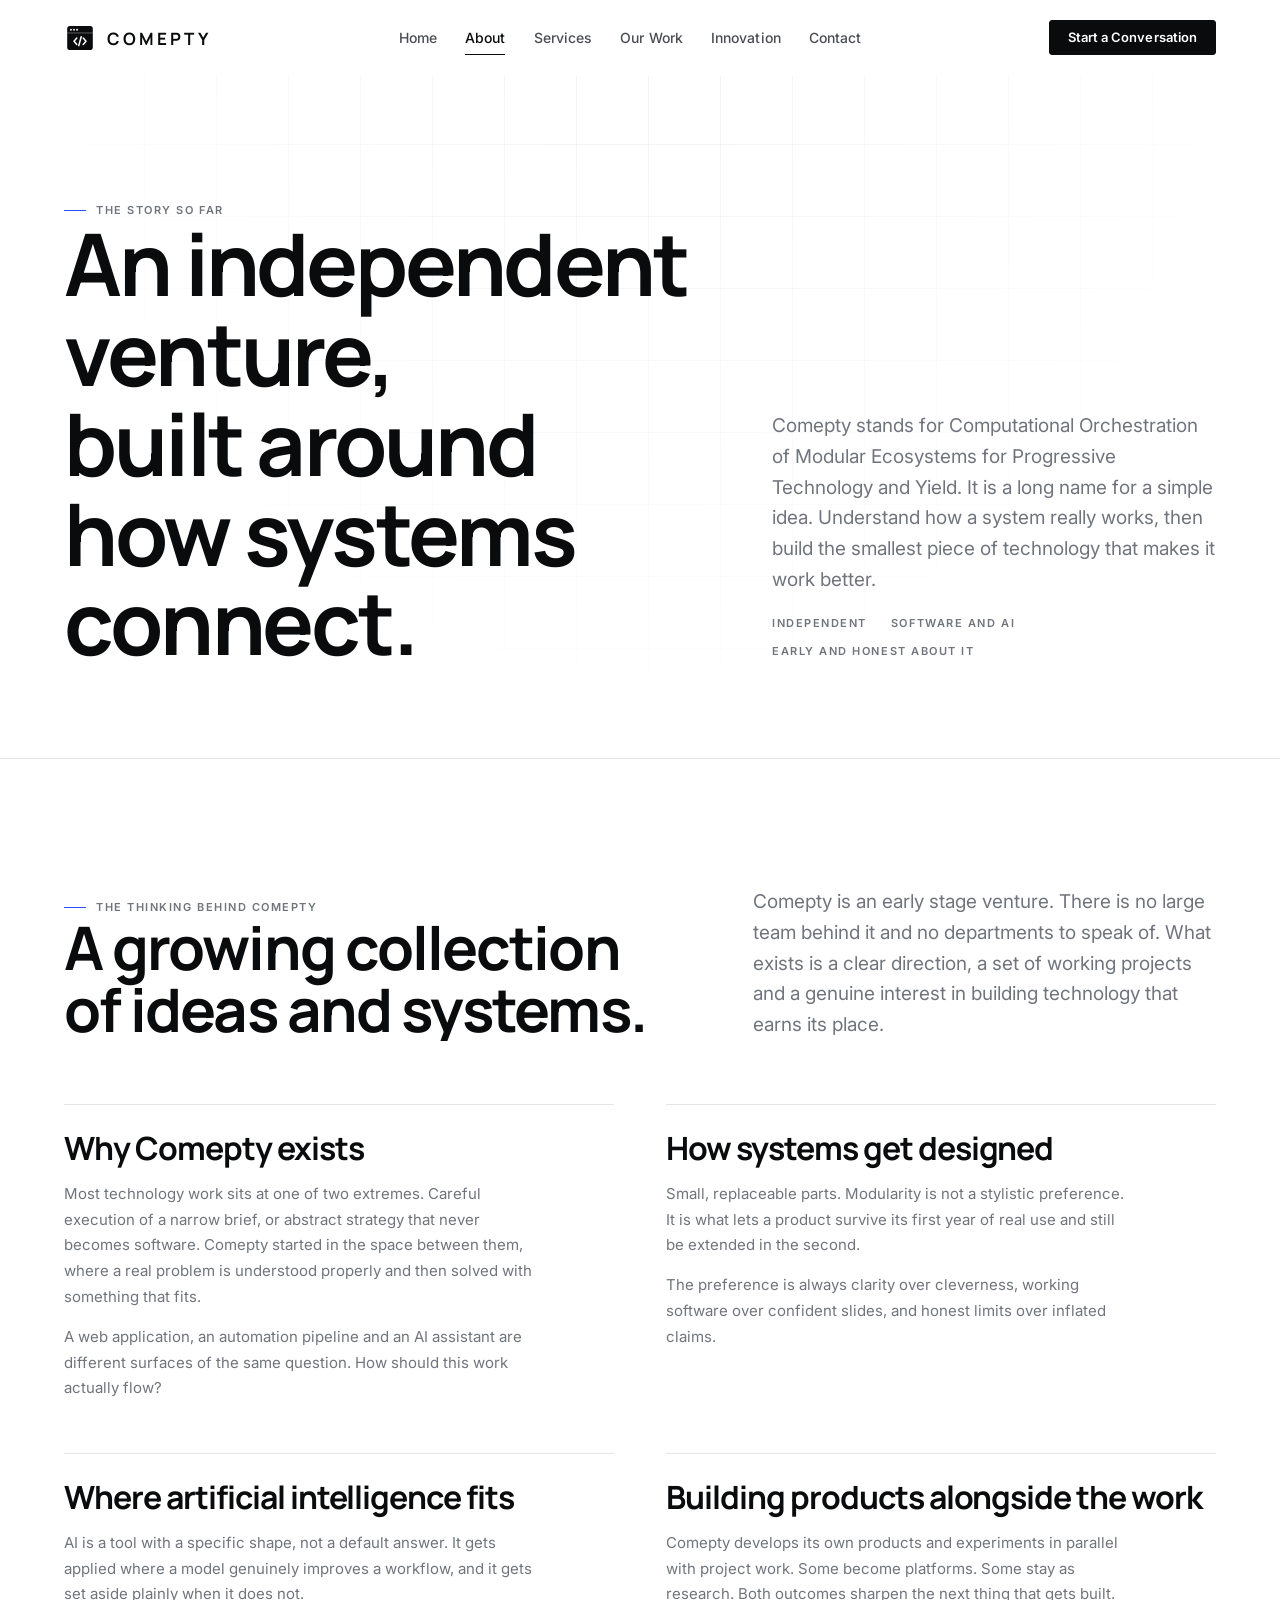
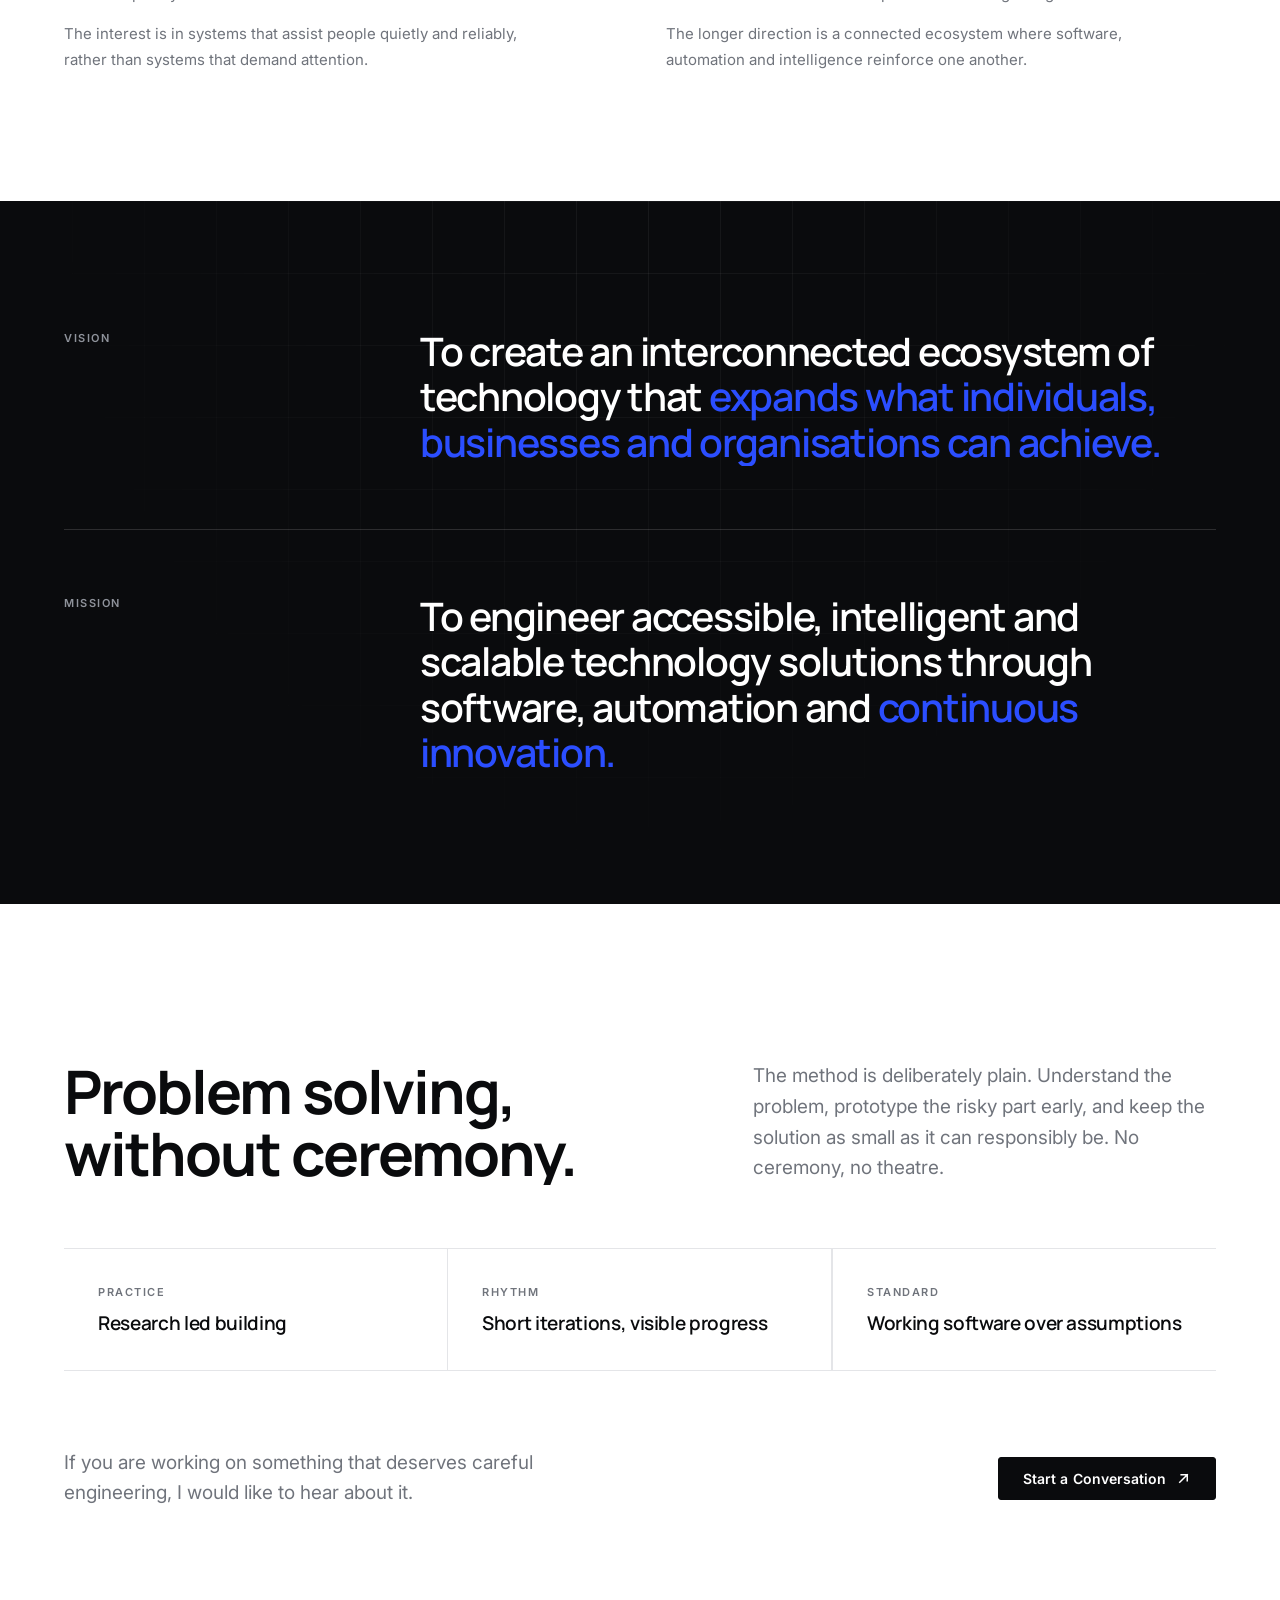
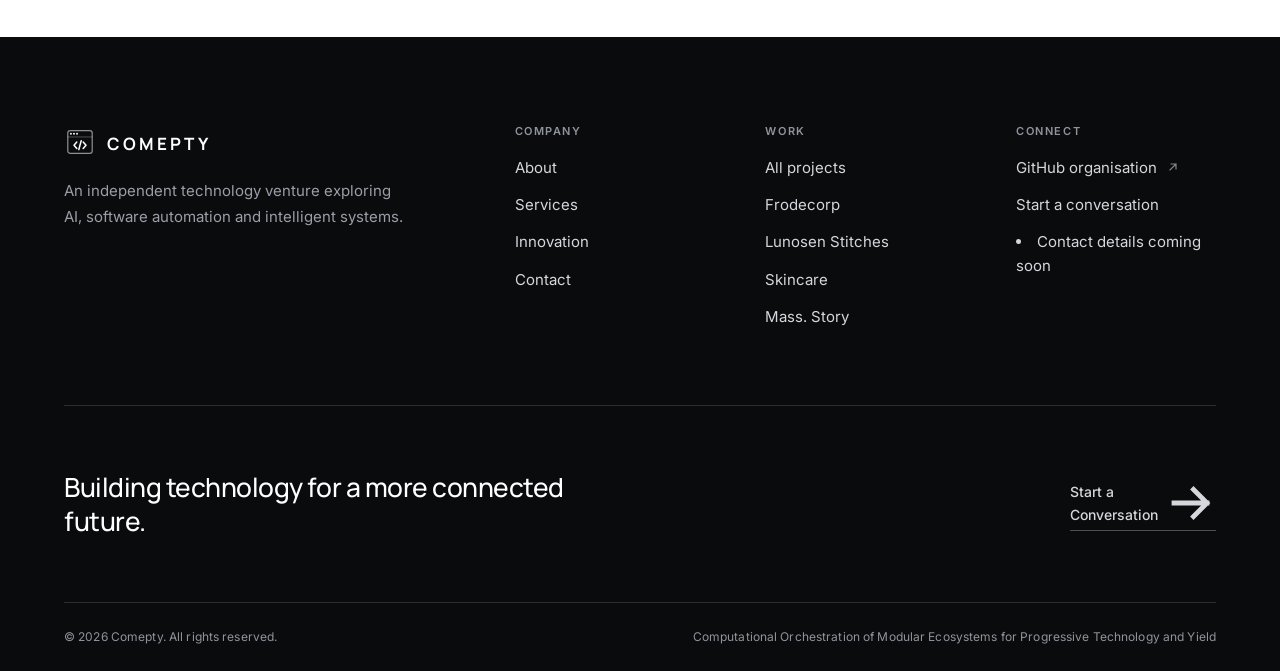
==== about.html @ 065d3b97 "Add files via upload" ====
<!DOCTYPE html>
<html lang="en">
<head>
<meta charset="utf-8">
<meta name="viewport" content="width=device-width, initial-scale=1">
<title>About | Comepty</title>
<meta name="description" content="The story behind Comepty, an independent technology venture exploring AI, software automation and intelligent systems, and the thinking that shapes what gets built.">
<meta name="theme-color" content="#0a0b0d">
<meta property="og:type" content="website">
<meta property="og:site_name" content="Comepty">
<meta property="og:title" content="About | Comepty">
<meta property="og:description" content="The story behind Comepty and the thinking that shapes what gets built.">
<meta name="twitter:card" content="summary_large_image">
<link rel="icon" type="image/svg+xml" href="assets/favicon.svg">
<link rel="preconnect" href="https://fonts.googleapis.com">
<link rel="preconnect" href="https://fonts.gstatic.com" crossorigin>
<link href="https://fonts.googleapis.com/css2?family=Inter:wght@400;500;600;700&family=Manrope:wght@500;600;700;800&display=swap" rel="stylesheet">
<link rel="stylesheet" href="css/base.css">
<link rel="stylesheet" href="css/layout.css">
<link rel="stylesheet" href="css/components.css">
<link rel="stylesheet" href="css/animations.css">
<link rel="stylesheet" href="css/pages.css">
<link rel="stylesheet" href="css/brand.css">
</head>
<body>
<a class="skip-link" href="#main">Skip to content</a>

<header class="site-header">
  <div class="site-header__inner">
    <a class="brand" href="index.html" aria-label="Comepty home">
      <img class="brand__mark" src="assets/logo.svg" alt="" width="32" height="32">
      <span class="brand__wordmark">Comepty</span>
    </a>
    <nav class="main-nav" aria-label="Primary">
      <a class="main-nav__link" href="index.html">Home</a>
      <a class="main-nav__link" href="about.html" aria-current="page">About</a>
      <a class="main-nav__link" href="services.html">Services</a>
      <a class="main-nav__link" href="work.html">Our Work</a>
      <a class="main-nav__link" href="innovation.html">Innovation</a>
      <a class="main-nav__link" href="contact.html">Contact</a>
    </nav>
    <div class="header-actions">
      <a class="btn btn--primary btn--sm header-cta" href="contact.html">Start a Conversation</a>
      <button class="menu-toggle" type="button" aria-expanded="false" aria-controls="menu-panel" aria-label="Open menu">
        <span class="menu-toggle__bar"></span>
        <span class="menu-toggle__bar"></span>
        <span class="menu-toggle__bar"></span>
      </button>
    </div>
  </div>
</header>

<div class="menu-panel" id="menu-panel" aria-hidden="true">
  <nav class="menu-panel__list" aria-label="Mobile">
    <a class="menu-panel__link" href="index.html">Home <span>01</span></a>
    <a class="menu-panel__link" href="about.html">About <span>02</span></a>
    <a class="menu-panel__link" href="services.html">Services <span>03</span></a>
    <a class="menu-panel__link" href="work.html">Our Work <span>04</span></a>
    <a class="menu-panel__link" href="innovation.html">Innovation <span>05</span></a>
    <a class="menu-panel__link" href="contact.html">Contact <span>06</span></a>
  </nav>
  <div class="menu-panel__foot">
    <p class="eyebrow">Engineering possibilities</p>
    <a class="btn btn--accent btn--block" href="contact.html">Start a Conversation</a>
  </div>
</div>

<main id="main">

  <section class="page-intro">
    <div class="grid-backdrop" aria-hidden="true"></div>
    <div class="shell">
      <div class="page-intro__inner">
        <div>
          <p class="eyebrow" data-reveal>The story so far</p>
          <h1 data-reveal style="--reveal-delay: 80ms">An independent venture, built around how systems connect.</h1>
        </div>
        <div class="page-intro__aside">
          <p class="lede" data-reveal style="--reveal-delay: 140ms">Comepty stands for Computational Orchestration of Modular Ecosystems for Progressive Technology and Yield. It is a long name for a simple idea. Understand how a system really works, then build the smallest piece of technology that makes it work better.</p>
          <div class="page-intro__meta" data-reveal style="--reveal-delay: 200ms">
            <span>Independent</span>
            <span>Software and AI</span>
            <span>Early and honest about it</span>
          </div>
        </div>
      </div>
    </div>
  </section>

  <section class="section">
    <div class="shell">
      <div class="section-head">
        <div>
          <p class="eyebrow" data-reveal>The thinking behind Comepty</p>
          <h2 class="h2 section-head__title" data-reveal style="--reveal-delay: 80ms">A growing collection of ideas and systems.</h2>
        </div>
        <div class="section-head__side">
          <p class="lede" data-reveal style="--reveal-delay: 140ms">Comepty is an early stage venture. There is no large team behind it and no departments to speak of. What exists is a clear direction, a set of working projects and a genuine interest in building technology that earns its place.</p>
        </div>
      </div>

      <div class="philosophy">
        <div class="philosophy__block">
          <h2>Why Comepty exists</h2>
          <p>Most technology work sits at one of two extremes. Careful execution of a narrow brief, or abstract strategy that never becomes software. Comepty started in the space between them, where a real problem is understood properly and then solved with something that fits.</p>
          <p>A web application, an automation pipeline and an AI assistant are different surfaces of the same question. How should this work actually flow?</p>
        </div>
        <div class="philosophy__block">
          <h2>How systems get designed</h2>
          <p>Small, replaceable parts. Modularity is not a stylistic preference. It is what lets a product survive its first year of real use and still be extended in the second.</p>
          <p>The preference is always clarity over cleverness, working software over confident slides, and honest limits over inflated claims.</p>
        </div>
        <div class="philosophy__block">
          <h2>Where artificial intelligence fits</h2>
          <p>AI is a tool with a specific shape, not a default answer. It gets applied where a model genuinely improves a workflow, and it gets set aside plainly when it does not.</p>
          <p>The interest is in systems that assist people quietly and reliably, rather than systems that demand attention.</p>
        </div>
        <div class="philosophy__block">
          <h2>Building products alongside the work</h2>
          <p>Comepty develops its own products and experiments in parallel with project work. Some become platforms. Some stay as research. Both outcomes sharpen the next thing that gets built.</p>
          <p>The longer direction is a connected ecosystem where software, automation and intelligence reinforce one another.</p>
        </div>
      </div>
    </div>
  </section>

  <section class="section section--dark">
    <div class="grid-backdrop" aria-hidden="true"></div>
    <div class="shell">
      <div class="statement">
        <p class="statement__label">Vision</p>
        <p class="statement__text">To create an interconnected ecosystem of technology that <em>expands what individuals, businesses and organisations can achieve.</em></p>
      </div>
      <hr class="rule" style="margin-block: clamp(40px, 5vw, 64px);">
      <div class="statement">
        <p class="statement__label">Mission</p>
        <p class="statement__text">To engineer accessible, intelligent and scalable technology solutions through software, automation and <em>continuous innovation.</em></p>
      </div>
    </div>
  </section>

  <section class="section">
    <div class="shell">
      <div class="section-head">
        <div>
          <p class="eyebrow" data-reveal>How the work is done</p>
          <h2 class="h2 section-head__title" data-reveal style="--reveal-delay: 80ms">Problem solving, without ceremony.</h2>
        </div>
        <div class="section-head__side">
          <p class="lede" data-reveal style="--reveal-delay: 140ms">The method is deliberately plain. Understand the problem, prototype the risky part early, and keep the solution as small as it can responsibly be. No ceremony, no theatre.</p>
        </div>
      </div>

      <div class="def-grid" data-stagger>
        <dl class="def-grid__item">
          <dt>Practice</dt>
          <dd>Research led building</dd>
        </dl>
        <dl class="def-grid__item">
          <dt>Rhythm</dt>
          <dd>Short iterations, visible progress</dd>
        </dl>
        <dl class="def-grid__item">
          <dt>Standard</dt>
          <dd>Working software over assumptions</dd>
        </dl>
      </div>

      <div class="page-cta" style="margin-top: clamp(48px, 6vw, 88px);">
        <p data-reveal>If you are working on something that deserves careful engineering, I would like to hear about it.</p>
        <a class="btn btn--primary" href="contact.html" data-reveal style="--reveal-delay: 80ms">
          Start a Conversation
          <svg viewBox="0 0 16 16" fill="none" aria-hidden="true"><path d="M4 12 12 4M12 4H5.5M12 4v6.5" stroke="currentColor" stroke-width="1.6" stroke-linecap="square"/></svg>
        </a>
      </div>
    </div>
  </section>

</main>

<footer class="site-footer">
  <div class="shell">
    <div class="site-footer__top">
      <div class="footer-brand">
        <a class="brand" href="index.html" aria-label="Comepty home">
          <img class="brand__mark" src="assets/logo-light.svg" alt="" width="32" height="32">
          <span class="brand__wordmark">Comepty</span>
        </a>
        <p>An independent technology venture exploring AI, software automation and intelligent systems.</p>
      </div>
      <div class="footer-col">
        <h3>Company</h3>
        <a href="about.html">About</a>
        <a href="services.html">Services</a>
        <a href="innovation.html">Innovation</a>
        <a href="contact.html">Contact</a>
      </div>
      <div class="footer-col">
        <h3>Work</h3>
        <a href="work.html">All projects</a>
        <a href="https://comepty-official.github.io/Frodecorp-/" target="_blank" rel="noopener noreferrer">Frodecorp</a>
        <a href="https://lunosenstitches.org/" target="_blank" rel="noopener noreferrer">Lunosen Stitches</a>
        <a href="https://skincare.comepty-org.workers.dev/" target="_blank" rel="noopener noreferrer">Skincare</a>
        <a href="https://comepty-official.github.io/MASS.-STORY/" target="_blank" rel="noopener noreferrer">Mass. Story</a>
      </div>
      <div class="footer-col">
        <h3>Connect</h3>
        <a href="https://github.com/comepty-official/" target="_blank" rel="noopener noreferrer">
          GitHub organisation
          <svg viewBox="0 0 16 16" fill="none" aria-hidden="true"><path d="M4 12 12 4M12 4H5.5M12 4v6.5" stroke="currentColor" stroke-width="1.6" stroke-linecap="square"/></svg>
        </a>
        <a href="contact.html">Start a conversation</a>
        <li class="text-muted">Contact details coming soon</li>
      </div>
    </div>
    <div class="footer-statement">
      <p>Building technology for a more connected future.</p>
      <a href="contact.html">
        Start a Conversation
        <svg viewBox="0 0 16 16" fill="none" aria-hidden="true"><path d="M2 8h11M8.5 3.5 13 8l-4.5 4.5" stroke="currentColor" stroke-width="1.6" stroke-linecap="square"/></svg>
      </a>
    </div>
    <div class="footer-base">
      <span>&copy; <span id="year">2026</span> Comepty. All rights reserved.</span>
      <div class="footer-base__meta">
        <span>Computational Orchestration of Modular Ecosystems for Progressive Technology and Yield</span>
      </div>
    </div>
  </div>
</footer>

<script src="js/main.js" defer></script>
</body>
</html>
---- css/base.css ----
/* ==========================================================================
   COMEPTY — base.css
   Colour tokens, type scale, spacing, reset and foundational typography.
   ========================================================================== */

:root {
  /* Core palette */
  --ink: #0a0b0d;
  --ink-soft: #14161a;
  --paper: #ffffff;
  --paper-soft: #f5f5f6;
  --line: #e4e5e8;
  --line-strong: #cfd1d6;
  --grey: #70747c;
  --grey-light: #9a9ea6;

  /* Accent */
  --accent: #2b4eff;
  --accent-deep: #1b36c9;
  --accent-wash: #eef1ff;

  /* Semantic text colours (overridden inside dark sections) */
  --bg: var(--paper);
  --fg: var(--ink);
  --fg-soft: #33363c;
  --fg-muted: var(--grey);
  --border: var(--line);

  /* Typography */
  --font-body: "Inter", "Segoe UI", system-ui, -apple-system, sans-serif;
  --font-display: "Manrope", "Inter", "Segoe UI", system-ui, sans-serif;

  --step--1: 0.8125rem;
  --step-0: 1rem;
  --step-1: clamp(1.0625rem, 0.35vw + 1rem, 1.1875rem);
  --step-2: clamp(1.25rem, 0.7vw + 1.1rem, 1.5rem);
  --step-3: clamp(1.5rem, 1.4vw + 1.15rem, 2rem);
  --step-4: clamp(1.9rem, 2.4vw + 1.2rem, 2.75rem);
  --step-5: clamp(2.35rem, 3.6vw + 1.2rem, 3.75rem);
  --step-6: clamp(2.9rem, 5.6vw + 1.1rem, 5.4rem);

  --tracking-tight: -0.032em;
  --tracking-snug: -0.018em;
  --tracking-wide: 0.14em;

  /* Spacing */
  --gutter: clamp(20px, 5vw, 64px);
  --max-width: 1280px;
  --max-read: 62ch;
  --space-1: 0.5rem;
  --space-2: 0.875rem;
  --space-3: 1.5rem;
  --space-4: 2.25rem;
  --space-5: 3.5rem;
  --space-6: 5rem;
  --section-pad: clamp(76px, 10vw, 148px);
  --header-h: 76px;

  /* Form */
  --radius-sm: 3px;
  --radius-md: 6px;
  --radius-pill: 999px;

  /* Motion */
  --ease-out: cubic-bezier(0.16, 1, 0.3, 1);
  --ease-in-out: cubic-bezier(0.65, 0, 0.35, 1);
  --dur-fast: 200ms;
  --dur-mid: 420ms;
  --dur-slow: 760ms;

  /* Depth */
  --z-header: 100;
  --z-menu: 90;
  --z-overlay: 80;
}

/* Dark sections flip the semantic tokens */
.section--dark,
.site-footer,
.menu-panel {
  --bg: var(--ink);
  --fg: #ffffff;
  --fg-soft: #d5d7dc;
  --fg-muted: #8f939b;
  --border: rgba(255, 255, 255, 0.14);
}

/* --------------------------------------------------------------------------
   Reset
   -------------------------------------------------------------------------- */

*,
*::before,
*::after {
  box-sizing: border-box;
}

html {
  -webkit-text-size-adjust: 100%;
  scroll-behavior: smooth;
  scroll-padding-top: calc(var(--header-h) + 24px);
}

body {
  margin: 0;
  min-height: 100%;
  background: var(--paper);
  color: var(--ink);
  font-family: var(--font-body);
  font-size: var(--step-0);
  line-height: 1.65;
  font-weight: 400;
  -webkit-font-smoothing: antialiased;
  -moz-osx-font-smoothing: grayscale;
  overflow-x: hidden;
}

h1,
h2,
h3,
h4,
h5,
h6 {
  margin: 0;
  font-family: var(--font-display);
  font-weight: 700;
  letter-spacing: var(--tracking-tight);
  line-height: 1.04;
  color: var(--fg);
  text-wrap: balance;
}

p {
  margin: 0;
}

ul,
ol {
  margin: 0;
  padding: 0;
  list-style: none;
}

a {
  color: inherit;
  text-decoration: none;
}

img,
svg,
video,
canvas {
  display: block;
  max-width: 100%;
}

button,
input,
textarea,
select {
  font: inherit;
  color: inherit;
}

button {
  background: none;
  border: 0;
  padding: 0;
  cursor: pointer;
}

::selection {
  background: var(--accent);
  color: #ffffff;
}

:focus-visible {
  outline: 2px solid var(--accent);
  outline-offset: 3px;
  border-radius: 2px;
}

/* --------------------------------------------------------------------------
   Type helpers
   -------------------------------------------------------------------------- */

.h1 {
  font-size: var(--step-6);
}

.h2 {
  font-size: var(--step-5);
}

.h3 {
  font-size: var(--step-4);
}

.h4 {
  font-size: var(--step-3);
  letter-spacing: var(--tracking-snug);
  line-height: 1.15;
}

.lede {
  font-size: var(--step-1);
  line-height: 1.62;
  color: var(--fg-muted);
  max-width: var(--max-read);
}

.eyebrow {
  display: inline-flex;
  align-items: center;
  gap: 10px;
  font-family: var(--font-body);
  font-size: 0.6875rem;
  font-weight: 600;
  letter-spacing: var(--tracking-wide);
  text-transform: uppercase;
  color: var(--fg-muted);
}

.eyebrow::before {
  content: "";
  width: 22px;
  height: 1px;
  background: var(--accent);
  flex: none;
}

.text-muted {
  color: var(--fg-muted);
}

.visually-hidden {
  position: absolute;
  width: 1px;
  height: 1px;
  margin: -1px;
  padding: 0;
  overflow: hidden;
  clip: rect(0 0 0 0);
  clip-path: inset(50%);
  white-space: nowrap;
  border: 0;
}

.skip-link {
  position: absolute;
  left: var(--gutter);
  top: -100px;
  z-index: 200;
  padding: 12px 20px;
  background: var(--ink);
  color: #ffffff;
  font-size: var(--step--1);
  font-weight: 600;
  border-radius: var(--radius-sm);
  transition: top var(--dur-fast) var(--ease-out);
}

.skip-link:focus-visible {
  top: 16px;
}

/* --------------------------------------------------------------------------
   Scrollbar
   -------------------------------------------------------------------------- */

::-webkit-scrollbar {
  width: 10px;
  height: 10px;
}

::-webkit-scrollbar-track {
  background: transparent;
}

::-webkit-scrollbar-thumb {
  background: rgba(10, 11, 13, 0.22);
  border-radius: 10px;
  border: 3px solid transparent;
  background-clip: padding-box;
}

::-webkit-scrollbar-thumb:hover {
  background: rgba(10, 11, 13, 0.38);
  background-clip: padding-box;
}

/* --------------------------------------------------------------------------
   Reduced motion
   -------------------------------------------------------------------------- */

@media (prefers-reduced-motion: reduce) {
  html {
    scroll-behavior: auto;
  }

  *,
  *::before,
  *::after {
    animation-duration: 0.001ms !important;
    animation-iteration-count: 1 !important;
    transition-duration: 0.001ms !important;
  }
}
---- css/layout.css ----
/* ==========================================================================
   COMEPTY — layout.css
   Structure, containers, header, footer, section scaffolding.
   ========================================================================== */

.shell {
  width: 100%;
  max-width: var(--max-width);
  margin-inline: auto;
  padding-inline: var(--gutter);
}

.shell--wide {
  max-width: 1440px;
}

.section {
  position: relative;
  padding-block: var(--section-pad);
  background: var(--bg);
  color: var(--fg);
}

.section--tight {
  padding-block: clamp(48px, 6vw, 88px);
}

.section--soft {
  background: var(--paper-soft);
}

.section--dark {
  background: var(--ink);
  color: #ffffff;
}

.section-head {
  display: grid;
  grid-template-columns: minmax(0, 1fr);
  gap: var(--space-3);
  margin-bottom: clamp(36px, 5vw, 68px);
}

.section-head__title {
  max-width: 20ch;
}

.section-head__side {
  display: flex;
  flex-direction: column;
  gap: var(--space-2);
  max-width: 46ch;
}

@media (min-width: 860px) {
  .section-head {
    grid-template-columns: minmax(0, 1.35fr) minmax(0, 1fr);
    align-items: end;
    gap: clamp(32px, 5vw, 96px);
  }
}

/* --------------------------------------------------------------------------
   Header
   -------------------------------------------------------------------------- */

.site-header {
  position: fixed;
  inset: 0 0 auto 0;
  z-index: var(--z-header);
  height: var(--header-h);
  display: flex;
  align-items: center;
  background: rgba(255, 255, 255, 0.82);
  backdrop-filter: saturate(180%) blur(14px);
  -webkit-backdrop-filter: saturate(180%) blur(14px);
  border-bottom: 1px solid transparent;
  transition: background var(--dur-mid) var(--ease-out),
    border-color var(--dur-mid) var(--ease-out);
}

.site-header.is-scrolled {
  border-bottom-color: var(--line);
  background: rgba(255, 255, 255, 0.94);
}

.site-header__inner {
  width: 100%;
  max-width: 1440px;
  margin-inline: auto;
  padding-inline: var(--gutter);
  display: flex;
  align-items: center;
  justify-content: space-between;
  gap: var(--space-3);
}

.brand {
  display: inline-flex;
  align-items: center;
  gap: 11px;
  flex: none;
  color: var(--ink);
}

.brand__mark {
  width: 32px;
  height: 32px;
  flex: none;
  color: var(--accent);
}

.brand__wordmark {
  height: 17px;
  width: auto;
  color: var(--ink);
}

.brand:hover .brand__mark {
  color: var(--accent-deep);
}

.brand:hover .brand__wordmark {
  color: var(--ink);
}

.main-nav {
  display: none;
  align-items: center;
  gap: clamp(18px, 2.2vw, 34px);
}

.main-nav__link {
  position: relative;
  font-size: 0.875rem;
  font-weight: 500;
  letter-spacing: 0.005em;
  color: #4a4d54;
  padding-block: 6px;
  transition: color var(--dur-fast) var(--ease-out);
}

.main-nav__link::after {
  content: "";
  position: absolute;
  left: 0;
  bottom: 0;
  height: 1px;
  width: 100%;
  background: var(--ink);
  transform: scaleX(0);
  transform-origin: left;
  transition: transform var(--dur-mid) var(--ease-out);
}

.main-nav__link:hover {
  color: var(--ink);
}

.main-nav__link:hover::after,
.main-nav__link[aria-current="page"]::after {
  transform: scaleX(1);
}

.main-nav__link[aria-current="page"] {
  color: var(--ink);
}

.header-actions {
  display: flex;
  align-items: center;
  gap: 12px;
}

.header-cta {
  display: none;
}

/* Mobile menu trigger */
.menu-toggle {
  display: inline-flex;
  flex-direction: column;
  justify-content: center;
  gap: 5px;
  width: 44px;
  height: 44px;
  padding: 10px;
  border: 1px solid var(--line-strong);
  border-radius: var(--radius-sm);
  transition: border-color var(--dur-fast) var(--ease-out),
    background var(--dur-fast) var(--ease-out);
}

.menu-toggle:hover {
  border-color: var(--ink);
}

.menu-toggle__bar {
  display: block;
  height: 1.5px;
  width: 100%;
  background: var(--ink);
  border-radius: 2px;
  transition: transform var(--dur-mid) var(--ease-out),
    opacity var(--dur-fast) var(--ease-out);
}

.menu-toggle[aria-expanded="true"] .menu-toggle__bar:nth-child(1) {
  transform: translateY(6.5px) rotate(45deg);
}

.menu-toggle[aria-expanded="true"] .menu-toggle__bar:nth-child(2) {
  opacity: 0;
}

.menu-toggle[aria-expanded="true"] .menu-toggle__bar:nth-child(3) {
  transform: translateY(-6.5px) rotate(-45deg);
}

@media (min-width: 1000px) {
  .main-nav {
    display: flex;
  }

  .header-cta {
    display: inline-flex;
  }

  .menu-toggle {
    display: none;
  }
}

/* --------------------------------------------------------------------------
   Mobile menu panel
   -------------------------------------------------------------------------- */

.menu-panel {
  position: fixed;
  inset: 0;
  z-index: var(--z-menu);
  background: var(--ink);
  color: #ffffff;
  padding: calc(var(--header-h) + 24px) var(--gutter) var(--gutter);
  display: flex;
  flex-direction: column;
  justify-content: space-between;
  opacity: 0;
  visibility: hidden;
  transform: translateY(-12px);
  transition: opacity var(--dur-mid) var(--ease-out),
    transform var(--dur-mid) var(--ease-out), visibility var(--dur-mid);
}

.menu-panel.is-open {
  opacity: 1;
  visibility: visible;
  transform: translateY(0);
}

.menu-panel__list {
  display: flex;
  flex-direction: column;
  gap: 2px;
  border-top: 1px solid rgba(255, 255, 255, 0.14);
}

.menu-panel__link {
  display: flex;
  align-items: baseline;
  justify-content: space-between;
  gap: 16px;
  padding-block: 18px;
  border-bottom: 1px solid rgba(255, 255, 255, 0.14);
  font-family: var(--font-display);
  font-size: clamp(1.6rem, 7vw, 2.4rem);
  font-weight: 600;
  letter-spacing: var(--tracking-tight);
  color: #ffffff;
  transition: color var(--dur-fast) var(--ease-out),
    padding-left var(--dur-mid) var(--ease-out);
}

.menu-panel__link:hover {
  color: #ffffff;
  padding-left: 10px;
}

.menu-panel__link span {
  font-family: var(--font-body);
  font-size: 0.6875rem;
  font-weight: 600;
  letter-spacing: var(--tracking-wide);
  color: #8f939b;
}

.menu-panel__foot {
  display: flex;
  flex-direction: column;
  gap: 18px;
  padding-top: 32px;
}

.menu-panel__foot .eyebrow {
  color: #8f939b;
}

body.menu-open {
  overflow: hidden;
}

@media (min-width: 1000px) {
  .menu-panel {
    display: none;
  }
}

/* --------------------------------------------------------------------------
   Footer
   -------------------------------------------------------------------------- */

.site-footer {
  background: var(--ink);
  color: #ffffff;
  padding-block: clamp(56px, 7vw, 96px) 0;
}

.site-footer__top {
  display: grid;
  gap: clamp(40px, 5vw, 72px);
  padding-bottom: clamp(48px, 6vw, 80px);
  border-bottom: 1px solid rgba(255, 255, 255, 0.14);
}

@media (min-width: 900px) {
  .site-footer__top {
    grid-template-columns: minmax(0, 1.4fr) repeat(3, minmax(0, 0.7fr));
    gap: clamp(32px, 4vw, 64px);
  }
}

.footer-brand {
  display: flex;
  flex-direction: column;
  gap: 20px;
  max-width: 34ch;
}

.footer-brand .brand {
  color: #ffffff;
}

.footer-brand .brand__mark {
  color: #ffffff;
}

.footer-brand .brand__wordmark {
  color: #ffffff;
}

.footer-brand p {
  font-size: 0.9375rem;
  line-height: 1.7;
  color: #9a9ea6;
}

.footer-col {
  display: flex;
  flex-direction: column;
  gap: 14px;
}

.footer-col h3 {
  font-family: var(--font-body);
  font-size: 0.6875rem;
  font-weight: 600;
  letter-spacing: var(--tracking-wide);
  text-transform: uppercase;
  color: #8f939b;
  margin-bottom: 4px;
}

.footer-col a,
.footer-col li {
  font-size: 0.9375rem;
  line-height: 1.55;
  color: #d5d7dc;
}

.footer-col a {
  transition: color var(--dur-fast) var(--ease-out);
  width: fit-content;
}

.footer-col a:hover {
  color: #ffffff;
}

.footer-col a svg {
  width: 12px;
  height: 12px;
  display: inline-block;
  margin-left: 6px;
  opacity: 0.6;
}

.footer-statement {
  padding-block: clamp(40px, 5vw, 64px);
  display: flex;
  flex-wrap: wrap;
  align-items: baseline;
  justify-content: space-between;
  gap: 20px;
}

.footer-statement p {
  font-family: var(--font-display);
  font-size: clamp(1.1rem, 2.4vw, 1.65rem);
  font-weight: 500;
  letter-spacing: var(--tracking-snug);
  color: #ffffff;
  max-width: 32ch;
  line-height: 1.3;
}

.footer-statement a {
  display: inline-flex;
  align-items: center;
  gap: 10px;
  font-size: 0.875rem;
  font-weight: 500;
  color: #d5d7dc;
  padding-bottom: 3px;
  border-bottom: 1px solid rgba(255, 255, 255, 0.28);
  transition: color var(--dur-fast) var(--ease-out),
    border-color var(--dur-fast) var(--ease-out);
}

.footer-statement a:hover {
  color: #ffffff;
  border-color: #ffffff;
}

.footer-base {
  display: flex;
  flex-wrap: wrap;
  align-items: center;
  justify-content: space-between;
  gap: 12px;
  padding-block: 24px;
  border-top: 1px solid rgba(255, 255, 255, 0.14);
  font-size: 0.75rem;
  letter-spacing: 0.01em;
  color: #8f939b;
}

.footer-base__meta {
  display: flex;
  flex-wrap: wrap;
  gap: 6px 20px;
}
---- css/components.css ----
/* ==========================================================================
   COMEPTY — components.css
   Buttons, links, cards, tiles, forms, stats, marquee, badges.
   ========================================================================== */

/* --------------------------------------------------------------------------
   Buttons
   -------------------------------------------------------------------------- */

.btn {
  display: inline-flex;
  align-items: center;
  justify-content: center;
  gap: 10px;
  padding: 13px 24px;
  font-family: var(--font-body);
  font-size: 0.875rem;
  font-weight: 600;
  letter-spacing: 0.005em;
  line-height: 1;
  border-radius: var(--radius-sm);
  border: 1px solid transparent;
  cursor: pointer;
  white-space: nowrap;
  transition: background var(--dur-fast) var(--ease-out),
    color var(--dur-fast) var(--ease-out),
    border-color var(--dur-fast) var(--ease-out),
    transform var(--dur-fast) var(--ease-out);
}

.btn:active {
  transform: translateY(1px);
}

.btn svg {
  width: 15px;
  height: 15px;
  flex: none;
  transition: transform var(--dur-mid) var(--ease-out);
}

.btn--primary {
  background: var(--ink);
  color: #ffffff;
  border-color: var(--ink);
}

.btn--primary:hover {
  background: var(--accent);
  border-color: var(--accent);
}

.btn--primary:hover svg {
  transform: translate(2px, -2px);
}

.btn--accent {
  background: var(--accent);
  color: #ffffff;
  border-color: var(--accent);
}

.btn--accent:hover {
  background: var(--accent-deep);
  border-color: var(--accent-deep);
}

.btn--accent:hover svg {
  transform: translate(2px, -2px);
}

.btn--ghost {
  background: transparent;
  color: var(--fg);
  border-color: var(--border);
}

.btn--ghost:hover {
  border-color: var(--fg);
  background: transparent;
}

.btn--light {
  background: #ffffff;
  color: var(--ink);
  border-color: #ffffff;
}

.btn--light:hover {
  background: transparent;
  color: #ffffff;
  border-color: rgba(255, 255, 255, 0.42);
}

.btn--sm {
  padding: 10px 18px;
  font-size: 0.8125rem;
}

.btn--block {
  width: 100%;
}

.btn[disabled] {
  opacity: 0.55;
  cursor: not-allowed;
  transform: none;
}

/* Inline arrow link */
.link-arrow {
  display: inline-flex;
  align-items: center;
  gap: 9px;
  font-size: 0.875rem;
  font-weight: 600;
  color: var(--fg);
  padding-bottom: 4px;
  border-bottom: 1px solid var(--border);
  width: fit-content;
  transition: border-color var(--dur-fast) var(--ease-out),
    color var(--dur-fast) var(--ease-out);
}

.link-arrow svg {
  width: 14px;
  height: 14px;
  transition: transform var(--dur-mid) var(--ease-out);
}

.link-arrow:hover {
  color: var(--accent);
  border-color: var(--accent);
}

.link-arrow:hover svg {
  transform: translateX(4px);
}

.link-arrow--light {
  color: #ffffff;
  border-color: rgba(255, 255, 255, 0.3);
}

.link-arrow--light:hover {
  color: #ffffff;
  border-color: #ffffff;
}

/* --------------------------------------------------------------------------
   Buttons row
   -------------------------------------------------------------------------- */

.btn-row {
  display: flex;
  flex-wrap: wrap;
  align-items: center;
  gap: 14px;
}

/* --------------------------------------------------------------------------
   Numbered / hairline grid blocks
   -------------------------------------------------------------------------- */

.hair-grid {
  display: grid;
  gap: 1px;
  background: var(--border);
  border-block: 1px solid var(--border);
}

.hair-grid > * {
  background: var(--bg);
  padding: clamp(24px, 3vw, 38px);
}

@media (min-width: 760px) {
  .hair-grid--3 {
    grid-template-columns: repeat(3, minmax(0, 1fr));
  }

  .hair-grid--2 {
    grid-template-columns: repeat(2, minmax(0, 1fr));
  }
}

/* --------------------------------------------------------------------------
   Feature item (numbered capability)
   -------------------------------------------------------------------------- */

.feature-item {
  display: flex;
  flex-direction: column;
  gap: 14px;
  height: 100%;
}

.feature-item__index {
  font-family: var(--font-body);
  font-size: 0.6875rem;
  font-weight: 600;
  letter-spacing: var(--tracking-wide);
  color: var(--accent);
}

.feature-item h3 {
  font-size: var(--step-2);
  letter-spacing: var(--tracking-snug);
  line-height: 1.2;
}

.feature-item p {
  font-size: 0.9375rem;
  line-height: 1.68;
  color: var(--fg-muted);
}

.feature-item ul {
  display: flex;
  flex-direction: column;
  gap: 9px;
  margin-top: 4px;
}

.feature-item li {
  position: relative;
  padding-left: 17px;
  font-size: 0.875rem;
  line-height: 1.55;
  color: var(--fg-soft);
}

.feature-item li::before {
  content: "";
  position: absolute;
  left: 0;
  top: 0.62em;
  width: 5px;
  height: 5px;
  border: 1px solid var(--accent);
  transform: rotate(45deg);
}

/* --------------------------------------------------------------------------
   Service block (services page)
   -------------------------------------------------------------------------- */

.service-block {
  display: grid;
  gap: var(--space-3);
  padding-block: clamp(36px, 5vw, 64px);
  border-top: 1px solid var(--border);
}

.service-block:last-child {
  border-bottom: 1px solid var(--border);
}

.service-block__index {
  font-size: 0.6875rem;
  font-weight: 600;
  letter-spacing: var(--tracking-wide);
  color: var(--accent);
}

.service-block__body {
  display: flex;
  flex-direction: column;
  gap: 16px;
}

.service-block__body h2 {
  font-size: var(--step-4);
  line-height: 1.06;
}

.service-block__body p {
  font-size: 1rem;
  line-height: 1.7;
  color: var(--fg-muted);
  max-width: 54ch;
}

.service-block__list {
  display: grid;
  gap: 1px;
  background: var(--border);
  border: 1px solid var(--border);
  align-self: start;
}

.service-block__list li {
  background: var(--bg);
  padding: 14px 18px;
  font-size: 0.875rem;
  line-height: 1.5;
  color: var(--fg-soft);
  display: flex;
  align-items: center;
  justify-content: space-between;
  gap: 12px;
}

.service-block__list li::after {
  content: "";
  width: 5px;
  height: 5px;
  flex: none;
  border: 1px solid var(--accent);
  transform: rotate(45deg);
}

@media (min-width: 860px) {
  .service-block {
    grid-template-columns: 90px minmax(0, 1.1fr) minmax(0, 0.9fr);
    gap: clamp(24px, 4vw, 56px);
    align-items: start;
  }
}

/* --------------------------------------------------------------------------
   Project tile (work page + featured)
   -------------------------------------------------------------------------- */

.project-list {
  display: flex;
  flex-direction: column;
  gap: clamp(48px, 7vw, 104px);
}

.project-card {
  display: grid;
  gap: var(--space-3);
  align-items: center;
}

@media (min-width: 900px) {
  .project-card {
    grid-template-columns: minmax(0, 1.15fr) minmax(0, 0.85fr);
    gap: clamp(32px, 5vw, 80px);
  }

  .project-card:nth-child(even) .project-card__media {
    order: 2;
  }
}

.project-card__media {
  position: relative;
  display: block;
  overflow: hidden;
  border: 1px solid var(--border);
  background: var(--paper-soft);
  aspect-ratio: 16 / 10;
}

.project-card__media canvas,
.project-card__media img {
  position: absolute;
  inset: 0;
  width: 100%;
  height: 100%;
  object-fit: cover;
  transition: transform var(--dur-slow) var(--ease-out);
}

.project-card__media::after {
  content: "";
  position: absolute;
  inset: 0;
  border: 1px solid transparent;
  transition: border-color var(--dur-mid) var(--ease-out);
  pointer-events: none;
}

.project-card:hover .project-card__media canvas,
.project-card:hover .project-card__media img {
  transform: scale(1.035);
}

.project-card:hover .project-card__media::after {
  border-color: var(--ink);
}

.project-card__body {
  display: flex;
  flex-direction: column;
  gap: 16px;
}

.project-card__meta {
  display: flex;
  align-items: center;
  gap: 14px;
  font-size: 0.6875rem;
  font-weight: 600;
  letter-spacing: var(--tracking-wide);
  text-transform: uppercase;
  color: var(--fg-muted);
}

.project-card__meta .dot {
  width: 4px;
  height: 4px;
  background: var(--accent);
  border-radius: 50%;
}

.project-card__meta .status {
  color: var(--accent);
}

.project-card__body h3 {
  font-size: var(--step-3);
  line-height: 1.1;
}

.project-card__body p {
  font-size: 0.9375rem;
  line-height: 1.7;
  color: var(--fg-muted);
  max-width: 46ch;
}

.project-card__tech {
  display: flex;
  flex-wrap: wrap;
  gap: 8px;
}

.tag {
  display: inline-flex;
  align-items: center;
  padding: 5px 11px;
  font-size: 0.6875rem;
  font-weight: 500;
  letter-spacing: 0.02em;
  color: var(--fg-muted);
  border: 1px solid var(--border);
  border-radius: var(--radius-pill);
}

.tag--accent {
  color: var(--accent);
  border-color: rgba(43, 78, 255, 0.32);
  background: var(--accent-wash);
}

.project-card__links {
  display: flex;
  flex-wrap: wrap;
  align-items: center;
  gap: 18px;
  margin-top: 4px;
}

/* --------------------------------------------------------------------------
   Stat row
   -------------------------------------------------------------------------- */

.stat {
  display: flex;
  flex-direction: column;
  gap: 8px;
}

.stat__value {
  font-family: var(--font-display);
  font-size: clamp(1.9rem, 3.4vw, 2.9rem);
  font-weight: 700;
  letter-spacing: var(--tracking-tight);
  line-height: 1;
  color: var(--fg);
}

.stat__label {
  font-size: 0.8125rem;
  line-height: 1.5;
  color: var(--fg-muted);
  max-width: 24ch;
}

/* --------------------------------------------------------------------------
   Quote / pull statement
   -------------------------------------------------------------------------- */

.pull-quote {
  max-width: 22ch;
  font-family: var(--font-display);
  font-size: clamp(1.65rem, 3.6vw, 3rem);
  font-weight: 600;
  letter-spacing: var(--tracking-tight);
  line-height: 1.12;
  color: var(--fg);
}

.pull-quote em {
  font-style: normal;
  color: var(--accent);
}

/* --------------------------------------------------------------------------
   Process list
   -------------------------------------------------------------------------- */

.process {
  display: grid;
  gap: 1px;
  background: var(--border);
  border: 1px solid var(--border);
}

.process__step {
  background: var(--bg);
  display: grid;
  gap: 10px;
  padding: clamp(20px, 2.6vw, 32px);
  transition: background var(--dur-mid) var(--ease-out);
}

.process__step:hover {
  background: var(--paper-soft);
}

.process__num {
  font-size: 0.6875rem;
  font-weight: 600;
  letter-spacing: var(--tracking-wide);
  color: var(--accent);
}

.process__step h3 {
  font-size: var(--step-2);
  letter-spacing: var(--tracking-snug);
  line-height: 1.2;
}

.process__step p {
  font-size: 0.875rem;
  line-height: 1.65;
  color: var(--fg-muted);
}

@media (min-width: 760px) {
  .process {
    grid-template-columns: repeat(2, minmax(0, 1fr));
  }
}

@media (min-width: 1100px) {
  .process {
    grid-template-columns: repeat(4, minmax(0, 1fr));
  }
}

/* --------------------------------------------------------------------------
   CTA band
   -------------------------------------------------------------------------- */

.cta-band {
  position: relative;
  overflow: hidden;
  background: var(--ink);
  color: #ffffff;
  padding-block: clamp(64px, 9vw, 128px);
}

.cta-band__inner {
  display: grid;
  gap: var(--space-3);
  align-items: end;
}

.cta-band h2 {
  font-size: var(--step-5);
  color: #ffffff;
  max-width: 16ch;
}

.cta-band p {
  font-size: var(--step-1);
  line-height: 1.6;
  color: #9a9ea6;
  max-width: 46ch;
}

.cta-band__grid {
  position: absolute;
  inset: 0;
  background-image: linear-gradient(
      to right,
      rgba(255, 255, 255, 0.05) 1px,
      transparent 1px
    ),
    linear-gradient(to bottom, rgba(255, 255, 255, 0.05) 1px, transparent 1px);
  background-size: 96px 96px;
  mask-image: radial-gradient(ellipse at 70% 30%, #000 0%, transparent 72%);
  -webkit-mask-image: radial-gradient(
    ellipse at 70% 30%,
    #000 0%,
    transparent 72%
  );
  pointer-events: none;
}

@media (min-width: 900px) {
  .cta-band__inner {
    grid-template-columns: minmax(0, 1.3fr) minmax(0, 1fr);
    gap: clamp(32px, 5vw, 88px);
  }

  .cta-band__actions {
    display: flex;
    justify-content: flex-end;
  }
}

/* --------------------------------------------------------------------------
   Forms
   -------------------------------------------------------------------------- */

.form {
  display: grid;
  gap: 22px;
}

.form__row {
  display: grid;
  gap: 22px;
}

@media (min-width: 640px) {
  .form__row {
    grid-template-columns: repeat(2, minmax(0, 1fr));
  }
}

.field {
  display: flex;
  flex-direction: column;
  gap: 8px;
}

.field__label {
  font-size: 0.75rem;
  font-weight: 600;
  letter-spacing: 0.04em;
  text-transform: uppercase;
  color: var(--fg-muted);
}

.field input,
.field textarea,
.field select {
  width: 100%;
  padding: 13px 14px;
  font-size: 0.9375rem;
  line-height: 1.5;
  color: var(--fg);
  background: transparent;
  border: 1px solid var(--border);
  border-radius: var(--radius-sm);
  transition: border-color var(--dur-fast) var(--ease-out),
    box-shadow var(--dur-fast) var(--ease-out);
  appearance: none;
}

.field textarea {
  min-height: 148px;
  resize: vertical;
}

.field select {
  background-image: url("data:image/svg+xml,%3Csvg xmlns='http://www.w3.org/2000/svg' width='12' height='8' viewBox='0 0 12 8'%3E%3Cpath d='M1 1.5 6 6.5l5-5' fill='none' stroke='%2370747c' stroke-width='1.5'/%3E%3C/svg%3E");
  background-repeat: no-repeat;
  background-position: right 14px center;
  padding-right: 40px;
}

.field input::placeholder,
.field textarea::placeholder {
  color: #a6aab2;
}

.field input:focus,
.field textarea:focus,
.field select:focus {
  outline: none;
  border-color: var(--accent);
  box-shadow: 0 0 0 3px rgba(43, 78, 255, 0.14);
}

.field.has-error input,
.field.has-error textarea,
.field.has-error select {
  border-color: #c8322b;
}

.field__error {
  font-size: 0.75rem;
  line-height: 1.4;
  color: #c8322b;
  min-height: 0;
  opacity: 0;
  transition: opacity var(--dur-fast) var(--ease-out);
}

.field.has-error .field__error {
  opacity: 1;
}

.form__foot {
  display: flex;
  flex-wrap: wrap;
  align-items: center;
  gap: 16px;
  justify-content: space-between;
}

.form__hint {
  font-size: 0.75rem;
  line-height: 1.55;
  color: var(--fg-muted);
  max-width: 34ch;
}

.form-status {
  padding: 14px 16px;
  font-size: 0.875rem;
  line-height: 1.55;
  border: 1px solid var(--border);
  border-radius: var(--radius-sm);
  background: var(--paper-soft);
  color: var(--fg-soft);
}

.form-status[data-state="error"] {
  border-color: #f0c4c1;
  background: #fdf3f2;
  color: #a1271f;
}

/* --------------------------------------------------------------------------
   Contact info rows
   -------------------------------------------------------------------------- */

.info-row {
  display: grid;
  gap: 6px;
  padding-block: 18px;
  border-bottom: 1px solid var(--border);
}

.info-row dt {
  font-size: 0.6875rem;
  font-weight: 600;
  letter-spacing: var(--tracking-wide);
  text-transform: uppercase;
  color: var(--fg-muted);
}

.info-row dd {
  margin: 0;
  font-size: 0.9375rem;
  line-height: 1.6;
  color: var(--fg);
}

.info-row dd.placeholder {
  font-style: italic;
  color: var(--fg-muted);
}

/* --------------------------------------------------------------------------
   Badges
   -------------------------------------------------------------------------- */

.badge {
  display: inline-flex;
  align-items: center;
  gap: 7px;
  padding: 5px 11px;
  font-size: 0.6875rem;
  font-weight: 600;
  letter-spacing: 0.03em;
  border-radius: var(--radius-pill);
  border: 1px solid var(--border);
  color: var(--fg-muted);
}

.badge::before {
  content: "";
  width: 5px;
  height: 5px;
  border-radius: 50%;
  background: currentColor;
}

.badge--accent {
  color: var(--accent);
  border-color: rgba(43, 78, 255, 0.3);
  background: var(--accent-wash);
}

.badge--light {
  color: #ffffff;
  border-color: rgba(255, 255, 255, 0.28);
}

/* --------------------------------------------------------------------------
   Capability list (about / innovation)
   -------------------------------------------------------------------------- */

.check-list {
  display: grid;
  gap: 12px;
}

.check-list li {
  display: flex;
  gap: 12px;
  align-items: flex-start;
  font-size: 0.9375rem;
  line-height: 1.65;
  color: var(--fg-soft);
}

.check-list li svg {
  width: 16px;
  height: 16px;
  flex: none;
  margin-top: 3px;
  color: var(--accent);
}

/* --------------------------------------------------------------------------
   Divider
   -------------------------------------------------------------------------- */

.rule {
  height: 1px;
  width: 100%;
  background: var(--border);
  border: 0;
  margin: 0;
}
---- css/animations.css ----
/* ==========================================================================
   COMEPTY — animations.css
   Scroll reveals, hero motion, parallax, marquee, ambient detail.
   Every effect degrades to a static, fully readable state when the user
   prefers reduced motion.
   ========================================================================== */

/* --------------------------------------------------------------------------
   Reveal primitives
   Elements receive [data-reveal] from js/main.js, so markup stays clean.
   -------------------------------------------------------------------------- */

[data-reveal] {
  opacity: 0;
  transform: translate3d(0, 26px, 0);
  transition: opacity 0.8s var(--ease-out), transform 0.9s var(--ease-out);
  transition-delay: var(--reveal-delay, 0ms);
  will-change: opacity, transform;
}

[data-reveal="left"] {
  transform: translate3d(-30px, 0, 0);
}

[data-reveal="right"] {
  transform: translate3d(30px, 0, 0);
}

[data-reveal="scale"] {
  transform: scale(0.965);
}

[data-reveal="clip"] {
  opacity: 1;
  transform: none;
  clip-path: inset(0 0 100% 0);
  transition: clip-path 1s var(--ease-out);
  transition-delay: var(--reveal-delay, 0ms);
}

[data-reveal].is-visible {
  opacity: 1;
  transform: none;
  clip-path: inset(0 0 0 0);
}

/* Stagger helper: children inherit an increasing delay from JS */
[data-stagger] > * {
  transition-delay: calc(var(--i, 0) * 90ms + var(--reveal-delay, 0ms));
}

/* --------------------------------------------------------------------------
   Hero entrance timeline
   Runs once on load. Hero copy is visible by default so a script failure
   never hides the headline.
   -------------------------------------------------------------------------- */

.hero__eyebrow,
.hero__title-line,
.hero__lede,
.hero__actions,
.hero__meta {
  opacity: 0;
  transform: translate3d(0, 22px, 0);
  animation: heroRise 1s var(--ease-out) forwards;
}

.hero__eyebrow {
  animation-delay: 120ms;
}

.hero__title-line:nth-child(1) {
  animation-delay: 220ms;
}

.hero__title-line:nth-child(2) {
  animation-delay: 320ms;
}

.hero__title-line:nth-child(3) {
  animation-delay: 420ms;
}

.hero__lede {
  animation-delay: 520ms;
}

.hero__actions {
  animation-delay: 620ms;
}

.hero__meta {
  animation-delay: 720ms;
}

@keyframes heroRise {
  to {
    opacity: 1;
    transform: translate3d(0, 0, 0);
  }
}

/* Hero visual fades in with the copy */
.hero__visual {
  opacity: 0;
  animation: heroFade 1.4s var(--ease-out) 260ms forwards;
}

@keyframes heroFade {
  to {
    opacity: 1;
  }
}

/* --------------------------------------------------------------------------
   Hero visual shell
   -------------------------------------------------------------------------- */

.hero__visual {
  position: relative;
  width: 100%;
  aspect-ratio: 1 / 1;
  max-width: 560px;
  margin-inline: auto;
  isolation: isolate;
}

.hero__visual canvas {
  position: absolute;
  inset: 0;
  width: 100%;
  height: 100%;
}

.hero__visual-caption {
  position: absolute;
  left: 50%;
  bottom: -10px;
  transform: translateX(-50%);
  display: inline-flex;
  align-items: center;
  gap: 10px;
  font-family: var(--font-body);
  font-size: 0.625rem;
  font-weight: 600;
  letter-spacing: 0.26em;
  text-transform: uppercase;
  color: var(--ink);
  white-space: nowrap;
}

.hero__visual-caption-mark {
  display: block;
  width: 18px;
  height: 1px;
  flex: none;
  background: var(--accent);
  transform-origin: left center;
  animation: captionRule 3.2s var(--ease-in-out) infinite;
}

@keyframes captionRule {
  0%,
  100% {
    transform: scaleX(0.35);
    opacity: 0.4;
  }

  50% {
    transform: scaleX(1);
    opacity: 1;
  }
}

/* --------------------------------------------------------------------------
   Ambient grid backdrops
   -------------------------------------------------------------------------- */

.grid-backdrop {
  position: absolute;
  inset: 0;
  pointer-events: none;
  background-image: linear-gradient(
      to right,
      rgba(10, 11, 13, 0.055) 1px,
      transparent 1px
    ),
    linear-gradient(to bottom, rgba(10, 11, 13, 0.055) 1px, transparent 1px);
  background-size: 72px 72px;
  mask-image: radial-gradient(ellipse at 50% 0%, #000 0%, transparent 70%);
  -webkit-mask-image: radial-gradient(
    ellipse at 50% 0%,
    #000 0%,
    transparent 70%
  );
}

.section--dark .grid-backdrop {
  background-image: linear-gradient(
      to right,
      rgba(255, 255, 255, 0.06) 1px,
      transparent 1px
    ),
    linear-gradient(to bottom, rgba(255, 255, 255, 0.06) 1px, transparent 1px);
}

/* --------------------------------------------------------------------------
   Parallax
   JS writes --parallax per element; CSS applies the offset.
   -------------------------------------------------------------------------- */

[data-parallax] {
  transform: translate3d(0, var(--parallax, 0px), 0);
  will-change: transform;
}

/* --------------------------------------------------------------------------
   Marquee strip
   -------------------------------------------------------------------------- */

.marquee {
  position: relative;
  overflow: hidden;
  border-block: 1px solid var(--border);
  background: var(--bg);
  padding-block: 18px;
  mask-image: linear-gradient(
    to right,
    transparent,
    #000 8%,
    #000 92%,
    transparent
  );
  -webkit-mask-image: linear-gradient(
    to right,
    transparent,
    #000 8%,
    #000 92%,
    transparent
  );
}

.marquee__track {
  display: flex;
  width: max-content;
  gap: 0;
  animation: marqueeSlide 46s linear infinite;
}

.marquee:hover .marquee__track {
  animation-play-state: paused;
}

.marquee__group {
  display: flex;
  align-items: center;
  gap: clamp(28px, 4vw, 56px);
  padding-right: clamp(28px, 4vw, 56px);
}

.marquee__item {
  display: inline-flex;
  align-items: center;
  gap: 14px;
  font-family: var(--font-display);
  font-size: clamp(0.95rem, 1.6vw, 1.2rem);
  font-weight: 600;
  letter-spacing: var(--tracking-snug);
  color: var(--fg);
  white-space: nowrap;
}

.marquee__item::after {
  content: "";
  width: 5px;
  height: 5px;
  border: 1px solid var(--accent);
  transform: rotate(45deg);
  flex: none;
}

@keyframes marqueeSlide {
  to {
    transform: translate3d(-50%, 0, 0);
  }
}

/* --------------------------------------------------------------------------
   Subtle hover lift for tiles
   -------------------------------------------------------------------------- */

.lift {
  transition: transform var(--dur-mid) var(--ease-out);
}

.lift:hover {
  transform: translate3d(0, -5px, 0);
}

/* --------------------------------------------------------------------------
   Accent underline sweep for inline links
   -------------------------------------------------------------------------- */

.sweep-link {
  position: relative;
  display: inline-block;
}

.sweep-link::after {
  content: "";
  position: absolute;
  left: 0;
  bottom: -2px;
  width: 100%;
  height: 1px;
  background: currentColor;
  transform: scaleX(0);
  transform-origin: right;
  transition: transform var(--dur-mid) var(--ease-out);
}

.sweep-link:hover::after {
  transform: scaleX(1);
  transform-origin: left;
}

/* --------------------------------------------------------------------------
   Reduced motion
   -------------------------------------------------------------------------- */

@media (prefers-reduced-motion: reduce) {
  [data-reveal] {
    opacity: 1 !important;
    transform: none !important;
    clip-path: none !important;
  }

  .hero__eyebrow,
  .hero__title-line,
  .hero__lede,
  .hero__actions,
  .hero__meta,
  .hero__visual {
    opacity: 1;
    transform: none;
    animation: none;
  }

  .hero__visual-caption-mark {
    animation: none;
    transform: scaleX(1);
    opacity: 1;
  }

  .marquee__track {
    animation: none;
    width: auto;
    flex-wrap: wrap;
    justify-content: center;
  }

  [data-parallax] {
    transform: none !important;
  }

  .lift:hover {
    transform: none;
  }
}
---- css/pages.css ----
/* ==========================================================================
   COMEPTY — pages.css
   Page level composition: hero, about, services, work, innovation, contact.
   ========================================================================== */

/* --------------------------------------------------------------------------
   Shared page intro
   -------------------------------------------------------------------------- */

.page-intro {
  position: relative;
  padding-top: calc(var(--header-h) + clamp(56px, 9vw, 128px));
  padding-bottom: clamp(48px, 7vw, 96px);
  border-bottom: 1px solid var(--border);
  overflow: hidden;
}

.page-intro__inner {
  display: grid;
  gap: var(--space-3);
  position: relative;
  z-index: 1;
}

.page-intro h1 {
  font-size: var(--step-6);
  max-width: 15ch;
}

.page-intro .lede {
  max-width: 52ch;
}

.page-intro__meta {
  display: flex;
  flex-wrap: wrap;
  gap: 10px 24px;
  align-items: center;
  font-size: 0.6875rem;
  font-weight: 600;
  letter-spacing: var(--tracking-wide);
  text-transform: uppercase;
  color: var(--fg-muted);
}

@media (min-width: 980px) {
  .page-intro__inner {
    grid-template-columns: minmax(0, 1.45fr) minmax(0, 1fr);
    align-items: end;
    gap: clamp(32px, 5vw, 96px);
  }

  .page-intro__aside {
    display: flex;
    flex-direction: column;
    gap: 18px;
    padding-bottom: 8px;
  }
}

/* --------------------------------------------------------------------------
   Home — hero
   -------------------------------------------------------------------------- */

.hero {
  position: relative;
  padding-top: calc(var(--header-h) + clamp(40px, 6vw, 92px));
  padding-bottom: clamp(48px, 7vw, 104px);
  overflow: hidden;
}

.hero__grid {
  position: relative;
  z-index: 1;
  display: grid;
  gap: clamp(40px, 6vw, 72px);
  align-items: center;
}

.hero__copy {
  display: flex;
  flex-direction: column;
  gap: var(--space-3);
}

.hero__title {
  font-size: var(--step-6);
  line-height: 0.98;
  letter-spacing: -0.036em;
  max-width: 17ch;
}

.hero__title-line {
  display: block;
}

.hero__title em {
  font-style: normal;
  position: relative;
  color: var(--accent);
}

.hero__lede {
  font-size: var(--step-1);
  line-height: 1.6;
  color: var(--fg-muted);
  max-width: 46ch;
}

.hero__actions {
  display: flex;
  flex-wrap: wrap;
  gap: 14px;
  align-items: center;
  padding-top: 6px;
}

.hero__meta {
  display: flex;
  flex-wrap: wrap;
  align-items: center;
  gap: 10px 26px;
  padding-top: 14px;
  border-top: 1px solid var(--border);
  font-size: 0.75rem;
  letter-spacing: 0.02em;
  color: var(--fg-muted);
}

.hero__meta span {
  display: inline-flex;
  align-items: center;
  gap: 8px;
}

.hero__meta span::before {
  content: "";
  width: 4px;
  height: 4px;
  border-radius: 50%;
  background: var(--accent);
  flex: none;
}

@media (min-width: 1000px) {
  .hero__grid {
    grid-template-columns: minmax(0, 1.08fr) minmax(0, 0.92fr);
    gap: clamp(48px, 6vw, 96px);
  }
}

/* --------------------------------------------------------------------------
   Home — intro split
   -------------------------------------------------------------------------- */

.intro-split {
  display: grid;
  gap: clamp(32px, 4vw, 64px);
}

.intro-split__lead {
  font-family: var(--font-display);
  font-size: var(--step-4);
  font-weight: 600;
  letter-spacing: var(--tracking-tight);
  line-height: 1.14;
  max-width: 26ch;
}

.intro-split__lead em {
  font-style: normal;
  color: var(--accent);
}

.intro-split__body {
  display: flex;
  flex-direction: column;
  gap: 18px;
  max-width: 54ch;
}

.intro-split__body p {
  font-size: 1rem;
  line-height: 1.75;
  color: var(--fg-muted);
}

@media (min-width: 900px) {
  .intro-split {
    grid-template-columns: minmax(0, 1fr) minmax(0, 1fr);
    gap: clamp(48px, 7vw, 120px);
  }
}

/* --------------------------------------------------------------------------
   Home — capability strip
   -------------------------------------------------------------------------- */

.capability-strip {
  display: grid;
  gap: 1px;
  background: var(--border);
  border-block: 1px solid var(--border);
}

.capability-strip__cell {
  background: var(--bg);
  padding: clamp(22px, 3vw, 34px);
  display: flex;
  flex-direction: column;
  gap: 12px;
  transition: background var(--dur-mid) var(--ease-out);
}

.capability-strip__cell:hover {
  background: var(--paper-soft);
}

.capability-strip__cell h3 {
  font-size: var(--step-2);
  letter-spacing: var(--tracking-snug);
}

.capability-strip__cell p {
  font-size: 0.875rem;
  line-height: 1.65;
  color: var(--fg-muted);
}

@media (min-width: 700px) {
  .capability-strip {
    grid-template-columns: repeat(2, minmax(0, 1fr));
  }
}

@media (min-width: 1080px) {
  .capability-strip {
    grid-template-columns: repeat(3, minmax(0, 1fr));
  }
}

/* --------------------------------------------------------------------------
   Home — featured work preview
   -------------------------------------------------------------------------- */

.featured-stack {
  display: flex;
  flex-direction: column;
  gap: 1px;
  background: var(--border);
  border-block: 1px solid var(--border);
}

.featured-row {
  background: var(--bg);
  display: grid;
  gap: 12px;
  padding: clamp(22px, 3vw, 36px);
  align-items: center;
  transition: background var(--dur-mid) var(--ease-out);
}

.featured-row:hover {
  background: var(--paper-soft);
}

.featured-row__index {
  font-size: 0.6875rem;
  font-weight: 600;
  letter-spacing: var(--tracking-wide);
  color: var(--fg-muted);
}

.featured-row__name {
  font-family: var(--font-display);
  font-size: var(--step-2);
  font-weight: 600;
  letter-spacing: var(--tracking-snug);
  line-height: 1.2;
}

.featured-row__desc {
  font-size: 0.875rem;
  line-height: 1.6;
  color: var(--fg-muted);
}

.featured-row__go {
  width: 38px;
  height: 38px;
  display: inline-flex;
  align-items: center;
  justify-content: center;
  border: 1px solid var(--border);
  border-radius: 50%;
  color: var(--fg);
  transition: background var(--dur-fast) var(--ease-out),
    border-color var(--dur-fast) var(--ease-out),
    transform var(--dur-mid) var(--ease-out);
}

.featured-row__go svg {
  width: 14px;
  height: 14px;
}

.featured-row:hover .featured-row__go {
  background: var(--ink);
  border-color: var(--ink);
  color: #ffffff;
  transform: translate(2px, -2px);
}

@media (min-width: 860px) {
  .featured-row {
    grid-template-columns: 70px minmax(0, 1.05fr) minmax(0, 1.5fr) 38px;
    gap: clamp(16px, 3vw, 40px);
  }
}

/* --------------------------------------------------------------------------
   About — philosophy pairs
   -------------------------------------------------------------------------- */

.philosophy {
  display: grid;
  gap: clamp(32px, 4vw, 60px);
}

.philosophy__block {
  display: flex;
  flex-direction: column;
  gap: 14px;
  padding-top: 26px;
  border-top: 1px solid var(--border);
}

.philosophy__block h2 {
  font-size: var(--step-3);
  line-height: 1.12;
}

.philosophy__block p {
  font-size: 0.9375rem;
  line-height: 1.72;
  color: var(--fg-muted);
  max-width: 52ch;
}

@media (min-width: 860px) {
  .philosophy {
    grid-template-columns: repeat(2, minmax(0, 1fr));
  }
}

/* Statement block */
.statement {
  display: grid;
  gap: clamp(28px, 4vw, 56px);
}

.statement__label {
  font-family: var(--font-body);
  font-size: 0.6875rem;
  font-weight: 600;
  letter-spacing: var(--tracking-wide);
  text-transform: uppercase;
  color: var(--fg-muted);
}

.statement__text {
  font-family: var(--font-display);
  font-size: clamp(1.5rem, 3.1vw, 2.45rem);
  font-weight: 600;
  letter-spacing: var(--tracking-tight);
  line-height: 1.16;
  color: var(--fg);
  max-width: 30ch;
}

.statement__text em {
  font-style: normal;
  color: var(--accent);
}

@media (min-width: 900px) {
  .statement {
    grid-template-columns: minmax(0, 0.35fr) minmax(0, 1fr);
    gap: clamp(32px, 6vw, 96px);
  }
}

/* --------------------------------------------------------------------------
   Work — project detail index
   -------------------------------------------------------------------------- */

.work-index {
  display: flex;
  flex-wrap: wrap;
  gap: 10px;
  padding-bottom: 8px;
}

.work-index a {
  display: inline-flex;
  align-items: center;
  gap: 8px;
  padding: 8px 14px;
  font-size: 0.75rem;
  font-weight: 500;
  letter-spacing: 0.02em;
  color: var(--fg-muted);
  border: 1px solid var(--border);
  border-radius: var(--radius-pill);
  transition: color var(--dur-fast) var(--ease-out),
    border-color var(--dur-fast) var(--ease-out),
    background var(--dur-fast) var(--ease-out);
}

.work-index a:hover {
  color: var(--fg);
  border-color: var(--fg);
}

/* Project canvas placeholder frame */
.project-canvas {
  position: relative;
  width: 100%;
  height: 100%;
  background: var(--paper-soft);
  overflow: hidden;
}

.project-canvas canvas {
  position: absolute;
  inset: 0;
  width: 100%;
  height: 100%;
}

.project-canvas__label {
  position: absolute;
  left: 16px;
  bottom: 14px;
  font-size: 0.625rem;
  font-weight: 600;
  letter-spacing: var(--tracking-wide);
  text-transform: uppercase;
  color: var(--grey);
  background: rgba(255, 255, 255, 0.86);
  padding: 4px 8px;
  border-radius: 2px;
}

/* --------------------------------------------------------------------------
   Innovation
   -------------------------------------------------------------------------- */

.lab-list {
  display: flex;
  flex-direction: column;
  gap: 1px;
  background: var(--border);
  border-block: 1px solid var(--border);
}

.lab-entry {
  background: var(--bg);
  display: grid;
  gap: 14px;
  padding: clamp(24px, 3vw, 40px);
  transition: background var(--dur-mid) var(--ease-out);
}

.lab-entry:hover {
  background: var(--paper-soft);
}

.lab-entry__head {
  display: flex;
  flex-wrap: wrap;
  align-items: baseline;
  gap: 10px 18px;
}

.lab-entry__id {
  font-size: 0.6875rem;
  font-weight: 600;
  letter-spacing: var(--tracking-wide);
  color: var(--accent);
}

.lab-entry h2 {
  font-size: var(--step-3);
  line-height: 1.1;
}
.lab-entry p {
  font-size: 0.9375rem;
  line-height: 1.72;
  color: var(--fg-muted);
  max-width: 62ch;
}

@media (min-width: 900px) {
  .lab-entry {
    grid-template-columns: minmax(0, 0.9fr) minmax(0, 1.1fr);
    gap: clamp(24px, 4vw, 64px);
    align-items: start;
  }
}

.principle {
  display: flex;
  flex-direction: column;
  gap: 10px;
  padding: 24px 0;
  border-top: 1px solid var(--border);
}

.principle h3 {
  font-size: var(--step-2);
  letter-spacing: var(--tracking-snug);
  line-height: 1.22;
}

.principle p {
  font-size: 0.9375rem;
  line-height: 1.68;
  color: var(--fg-muted);
}

.contact-grid {
  display: grid;
  gap: clamp(36px, 5vw, 72px);
  align-items: start;
}

@media (min-width: 940px) {
  .contact-grid {
    grid-template-columns: minmax(0, 1.15fr) minmax(0, 0.85fr);
    gap: clamp(48px, 6vw, 104px);
  }
}

.contact-aside {
  display: flex;
  flex-direction: column;
  gap: 26px;
}

.contact-aside__block {
  display: flex;
  flex-direction: column;
  gap: 10px;
}

.contact-aside__block h2 {
  font-size: var(--step-2);
  letter-spacing: var(--tracking-snug);
}

.contact-aside__block p {
  font-size: 0.9375rem;
  line-height: 1.7;
  color: var(--fg-muted);
  max-width: 42ch;
}

.contact-note {
  padding: 16px 18px;
  border: 1px dashed var(--line-strong);
  border-radius: var(--radius-sm);
  font-size: 0.8125rem;
  line-height: 1.65;
  color: var(--fg-muted);
  background: var(--paper-soft);
}

.page-cta {
  display: flex;
  flex-direction: column;
  gap: 20px;
  align-items: flex-start;
}

@media (min-width: 820px) {
  .page-cta {
    flex-direction: row;
    align-items: center;
    justify-content: space-between;
    gap: clamp(32px, 5vw, 88px);
  }
  .page-cta p {
    max-width: 46ch;
  }
}

.page-cta p {
  font-size: var(--step-1);
  line-height: 1.6;
  color: var(--fg-muted);
}

.def-grid {
  display: grid;
  gap: 1px;
  background: var(--border);
  border-block: 1px solid var(--border);
}

.def-grid__item {
  background: var(--bg);
  padding: clamp(22px, 3vw, 34px);
  display: flex;
  flex-direction: column;
  gap: 10px;
  margin: 0;
}

.def-grid__item dt {
  font-size: 0.6875rem;
  font-weight: 600;
  letter-spacing: var(--tracking-wide);
  text-transform: uppercase;
  color: var(--fg-muted);
}

.def-grid__item dd {
  margin: 0;
  font-size: var(--step-1);
  font-family: var(--font-display);
  font-weight: 600;
  letter-spacing: var(--tracking-snug);
  line-height: 1.3;
  color: var(--fg);
}

@media (min-width: 760px) {
  .def-grid {
    grid-template-columns: repeat(3, minmax(0, 1fr));
  }
}

@media (max-width: 560px) {
  .hero__title {
    font-size: clamp(2.5rem, 12vw, 3.4rem);
    line-height: 1.02;
  }
  .hero__meta {
    gap: 8px 18px;
  }
  .page-intro h1 {
    font-size: clamp(2.3rem, 11vw, 3rem);
  }
}

/* Services page list wrapper */
.service-list {
  display: block;
  border-bottom: 1px solid var(--border);
}

.service-list .service-block:last-child {
  border-bottom: 0;
}
---- css/brand.css ----
/* ==========================================================================
   COMEPTY — brand.css
   Logo mark and wordmark sizing across header, footer and menu.
   ========================================================================== */

.brand__wordmark {
  display: inline-block;
  font-family: var(--font-display);
  font-size: 1.0625rem;
  font-weight: 700;
  letter-spacing: 0.18em;
  line-height: 1;
  text-transform: uppercase;
  color: var(--ink);
  transform: translateY(0.5px);
  transition: color var(--dur-fast) var(--ease-out);
}

.site-footer .brand__wordmark,
.menu-panel .brand__wordmark {
  color: #ffffff;
}

.brand__mark {
  transition: transform var(--dur-mid) var(--ease-out),
    color var(--dur-fast) var(--ease-out);
}

.brand:hover .brand__mark {
  transform: rotate(-8deg);
}

/* Compact mark used in the footer base and small contexts */
.brand__mark--sm {
  width: 22px;
  height: 22px;
}

@media (max-width: 420px) {
  .brand__wordmark {
    font-size: 0.9375rem;
    letter-spacing: 0.14em;
  }

  .brand__mark {
    width: 27px;
    height: 27px;
  }
}
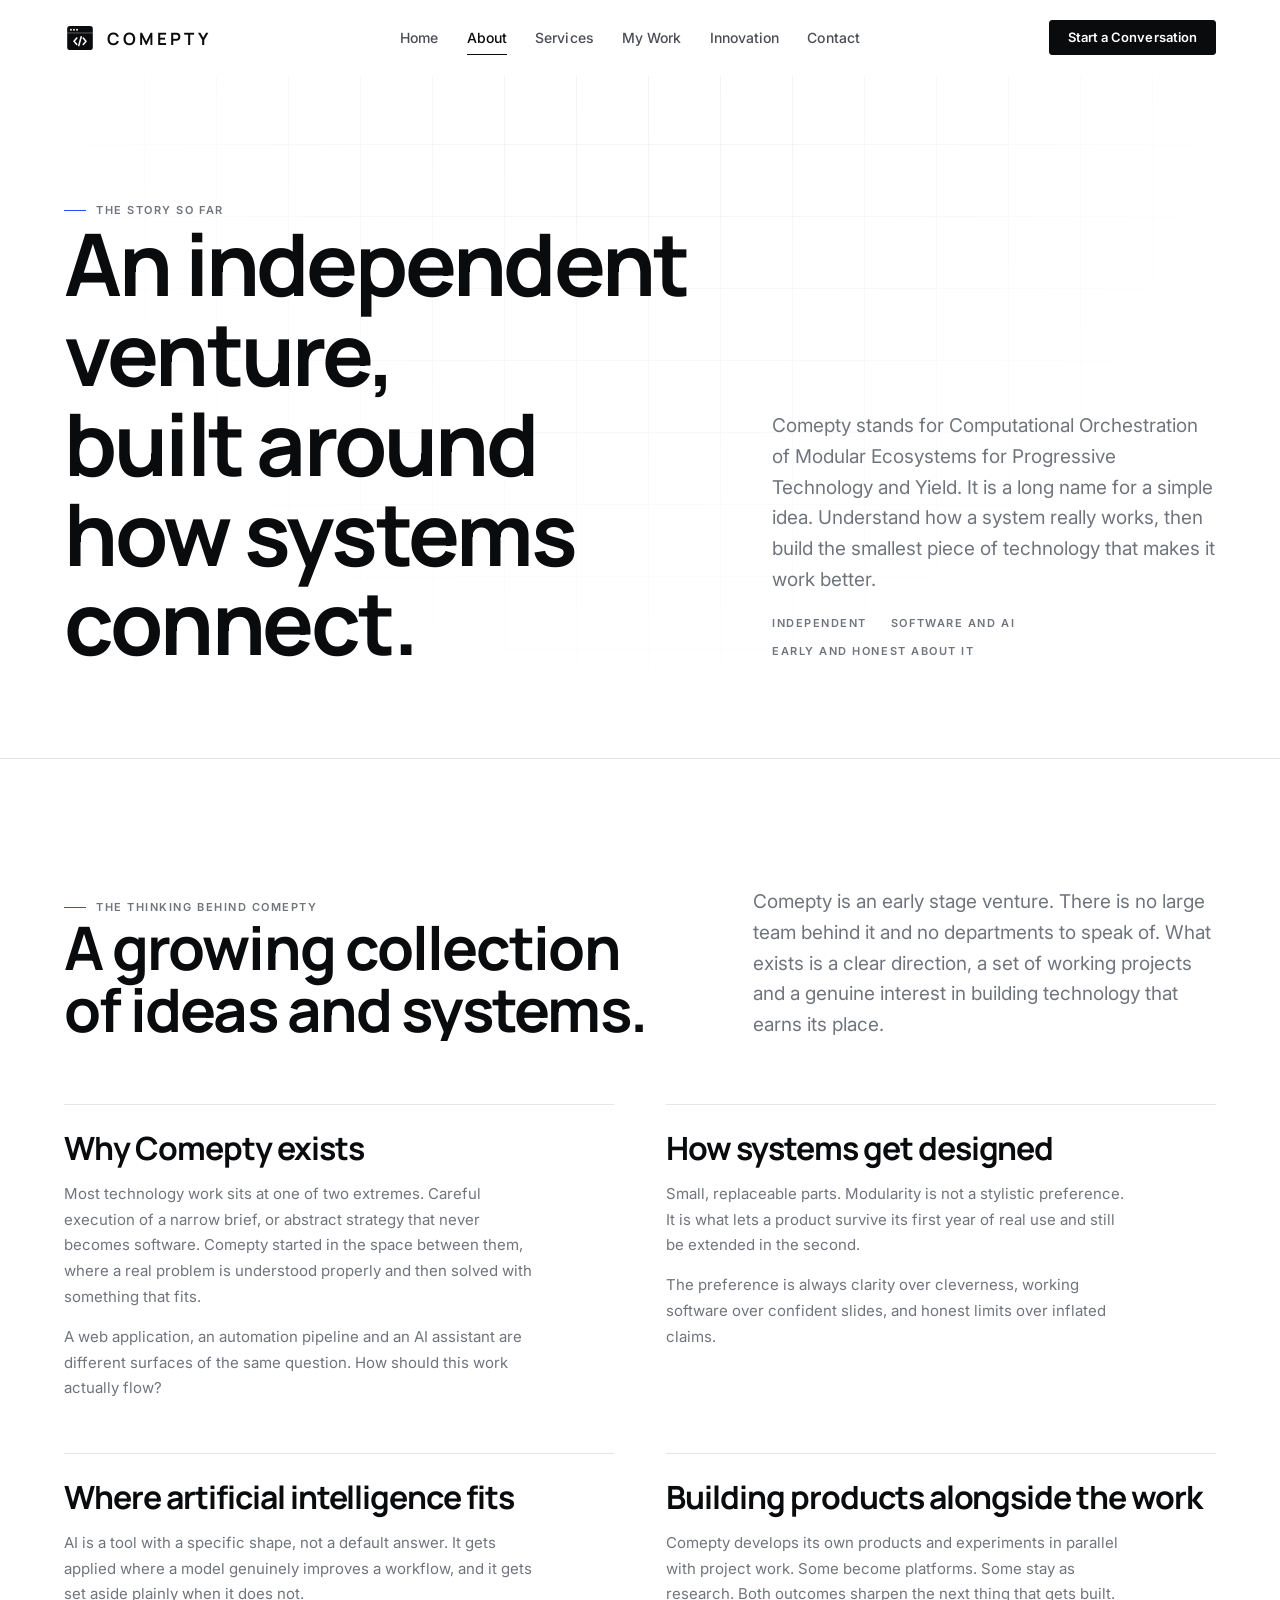
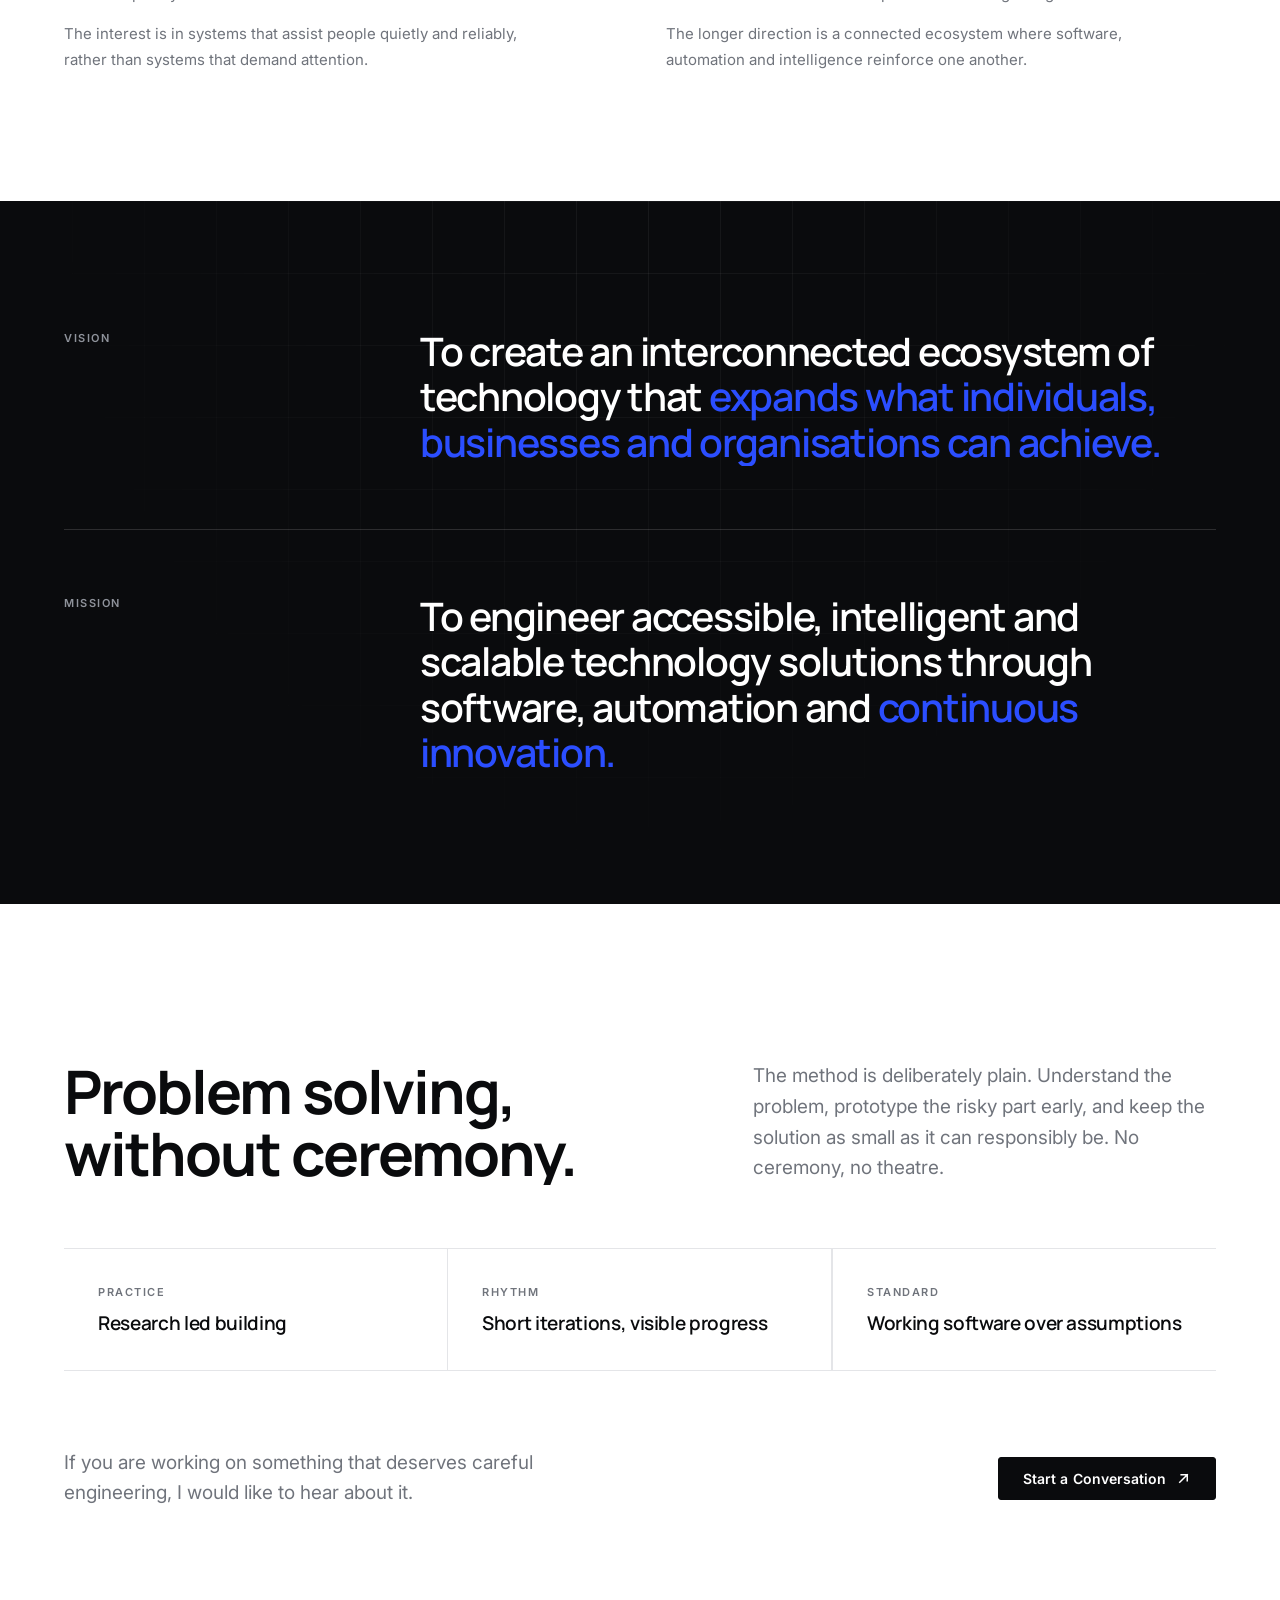
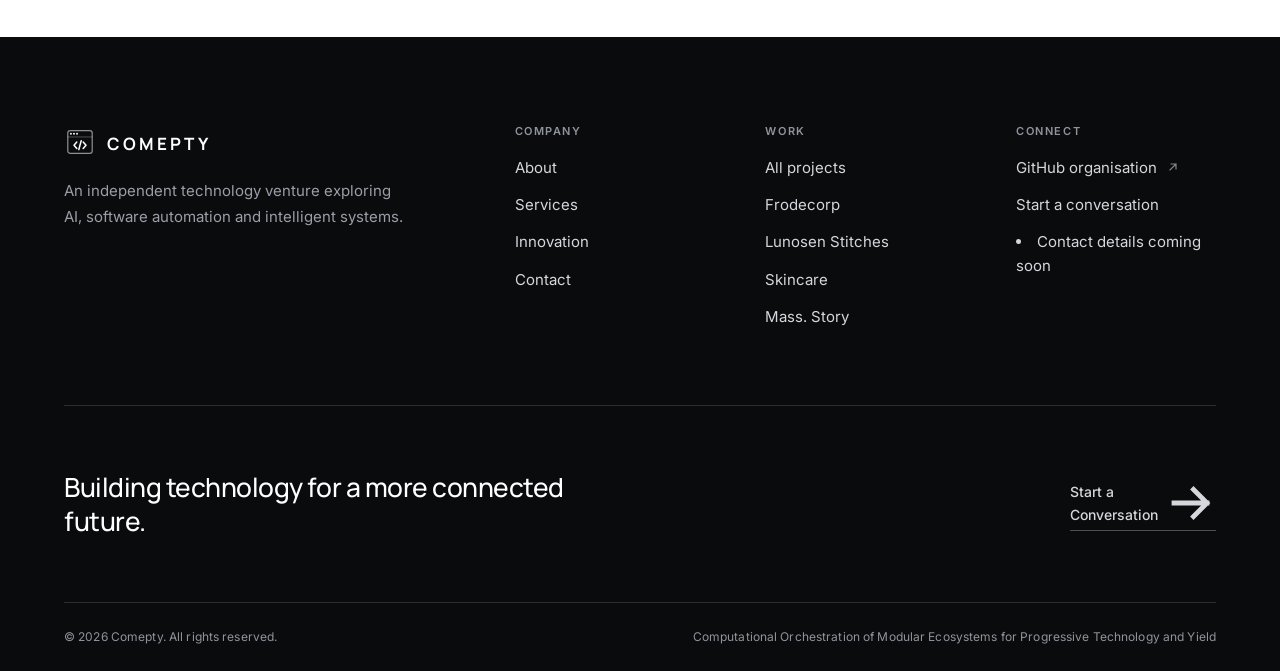
==== commit 830f7df8: "Add files via upload" ====
--- a/about.html
+++ b/about.html
@@ -1,234 +1,269 @@
 <!DOCTYPE html>
 <html lang="en">
+
 <head>
-<meta charset="utf-8">
-<meta name="viewport" content="width=device-width, initial-scale=1">
-<title>About | Comepty</title>
-<meta name="description" content="The story behind Comepty, an independent technology venture exploring AI, software automation and intelligent systems, and the thinking that shapes what gets built.">
-<meta name="theme-color" content="#0a0b0d">
-<meta property="og:type" content="website">
-<meta property="og:site_name" content="Comepty">
-<meta property="og:title" content="About | Comepty">
-<meta property="og:description" content="The story behind Comepty and the thinking that shapes what gets built.">
-<meta name="twitter:card" content="summary_large_image">
-<link rel="icon" type="image/svg+xml" href="assets/favicon.svg">
-<link rel="preconnect" href="https://fonts.googleapis.com">
-<link rel="preconnect" href="https://fonts.gstatic.com" crossorigin>
-<link href="https://fonts.googleapis.com/css2?family=Inter:wght@400;500;600;700&family=Manrope:wght@500;600;700;800&display=swap" rel="stylesheet">
-<link rel="stylesheet" href="css/base.css">
-<link rel="stylesheet" href="css/layout.css">
-<link rel="stylesheet" href="css/components.css">
-<link rel="stylesheet" href="css/animations.css">
-<link rel="stylesheet" href="css/pages.css">
-<link rel="stylesheet" href="css/brand.css">
+  <meta charset="utf-8">
+  <meta name="viewport" content="width=device-width, initial-scale=1">
+  <title>About | Comepty</title>
+  <meta name="description"
+    content="The story behind Comepty, an independent technology venture exploring AI, software automation and intelligent systems, and the thinking that shapes what gets built.">
+  <meta name="theme-color" content="#0a0b0d">
+  <meta property="og:type" content="website">
+  <meta property="og:site_name" content="Comepty">
+  <meta property="og:title" content="About | Comepty">
+  <meta property="og:description" content="The story behind Comepty and the thinking that shapes what gets built.">
+  <meta name="twitter:card" content="summary_large_image">
+  <link rel="icon" type="image/svg+xml" href="assets/favicon.svg">
+  <link rel="preconnect" href="https://fonts.googleapis.com">
+  <link rel="preconnect" href="https://fonts.gstatic.com" crossorigin>
+  <link
+    href="https://fonts.googleapis.com/css2?family=Inter:wght@400;500;600;700&family=Manrope:wght@500;600;700;800&display=swap"
+    rel="stylesheet">
+  <link rel="stylesheet" href="css/base.css">
+  <link rel="stylesheet" href="css/layout.css">
+  <link rel="stylesheet" href="css/components.css">
+  <link rel="stylesheet" href="css/animations.css">
+  <link rel="stylesheet" href="css/pages.css">
+  <link rel="stylesheet" href="css/brand.css">
 </head>
+
 <body>
-<a class="skip-link" href="#main">Skip to content</a>
-
-<header class="site-header">
-  <div class="site-header__inner">
-    <a class="brand" href="index.html" aria-label="Comepty home">
-      <img class="brand__mark" src="assets/logo.svg" alt="" width="32" height="32">
-      <span class="brand__wordmark">Comepty</span>
-    </a>
-    <nav class="main-nav" aria-label="Primary">
-      <a class="main-nav__link" href="index.html">Home</a>
-      <a class="main-nav__link" href="about.html" aria-current="page">About</a>
-      <a class="main-nav__link" href="services.html">Services</a>
-      <a class="main-nav__link" href="work.html">Our Work</a>
-      <a class="main-nav__link" href="innovation.html">Innovation</a>
-      <a class="main-nav__link" href="contact.html">Contact</a>
+  <a class="skip-link" href="#main">Skip to content</a>
+
+  <header class="site-header">
+    <div class="site-header__inner">
+      <a class="brand" href="index.html" aria-label="Comepty home">
+        <img class="brand__mark" src="assets/logo.svg" alt="" width="32" height="32">
+        <span class="brand__wordmark">Comepty</span>
+      </a>
+      <nav class="main-nav" aria-label="Primary">
+        <a class="main-nav__link" href="index.html">Home</a>
+        <a class="main-nav__link" href="about.html" aria-current="page">About</a>
+        <a class="main-nav__link" href="services.html">Services</a>
+        <a class="main-nav__link" href="work.html">My Work</a>
+        <a class="main-nav__link" href="innovation.html">Innovation</a>
+        <a class="main-nav__link" href="contact.html">Contact</a>
+      </nav>
+      <div class="header-actions">
+        <a class="btn btn--primary btn--sm header-cta" href="contact.html">Start a Conversation</a>
+        <button class="menu-toggle" type="button" aria-expanded="false" aria-controls="menu-panel"
+          aria-label="Open menu">
+          <span class="menu-toggle__bar"></span>
+          <span class="menu-toggle__bar"></span>
+          <span class="menu-toggle__bar"></span>
+        </button>
+      </div>
+    </div>
+  </header>
+
+  <div class="menu-panel" id="menu-panel" aria-hidden="true">
+    <nav class="menu-panel__list" aria-label="Mobile">
+      <a class="menu-panel__link" href="index.html">Home <span>01</span></a>
+      <a class="menu-panel__link" href="about.html">About <span>02</span></a>
+      <a class="menu-panel__link" href="services.html">Services <span>03</span></a>
+      <a class="menu-panel__link" href="work.html">My Work <span>04</span></a>
+      <a class="menu-panel__link" href="innovation.html">Innovation <span>05</span></a>
+      <a class="menu-panel__link" href="contact.html">Contact <span>06</span></a>
     </nav>
-    <div class="header-actions">
-      <a class="btn btn--primary btn--sm header-cta" href="contact.html">Start a Conversation</a>
-      <button class="menu-toggle" type="button" aria-expanded="false" aria-controls="menu-panel" aria-label="Open menu">
-        <span class="menu-toggle__bar"></span>
-        <span class="menu-toggle__bar"></span>
-        <span class="menu-toggle__bar"></span>
-      </button>
+    <div class="menu-panel__foot">
+      <p class="eyebrow">Engineering possibilities</p>
+      <a class="btn btn--accent btn--block" href="contact.html">Start a Conversation</a>
     </div>
   </div>
-</header>
-
-<div class="menu-panel" id="menu-panel" aria-hidden="true">
-  <nav class="menu-panel__list" aria-label="Mobile">
-    <a class="menu-panel__link" href="index.html">Home <span>01</span></a>
-    <a class="menu-panel__link" href="about.html">About <span>02</span></a>
-    <a class="menu-panel__link" href="services.html">Services <span>03</span></a>
-    <a class="menu-panel__link" href="work.html">Our Work <span>04</span></a>
-    <a class="menu-panel__link" href="innovation.html">Innovation <span>05</span></a>
-    <a class="menu-panel__link" href="contact.html">Contact <span>06</span></a>
-  </nav>
-  <div class="menu-panel__foot">
-    <p class="eyebrow">Engineering possibilities</p>
-    <a class="btn btn--accent btn--block" href="contact.html">Start a Conversation</a>
-  </div>
-</div>
-
-<main id="main">
-
-  <section class="page-intro">
-    <div class="grid-backdrop" aria-hidden="true"></div>
+
+  <main id="main">
+
+    <section class="page-intro">
+      <div class="grid-backdrop" aria-hidden="true"></div>
+      <div class="shell">
+        <div class="page-intro__inner">
+          <div>
+            <p class="eyebrow" data-reveal>The story so far</p>
+            <h1 data-reveal style="--reveal-delay: 80ms">An independent venture, built around how systems connect.</h1>
+          </div>
+          <div class="page-intro__aside">
+            <p class="lede" data-reveal style="--reveal-delay: 140ms">Comepty stands for Computational Orchestration of
+              Modular Ecosystems for Progressive Technology and Yield. It is a long name for a simple idea. Understand
+              how a system really works, then build the smallest piece of technology that makes it work better.</p>
+            <div class="page-intro__meta" data-reveal style="--reveal-delay: 200ms">
+              <span>Independent</span>
+              <span>Software and AI</span>
+              <span>Early and honest about it</span>
+            </div>
+          </div>
+        </div>
+      </div>
+    </section>
+
+    <section class="section">
+      <div class="shell">
+        <div class="section-head">
+          <div>
+            <p class="eyebrow" data-reveal>The thinking behind Comepty</p>
+            <h2 class="h2 section-head__title" data-reveal style="--reveal-delay: 80ms">A growing collection of ideas
+              and systems.</h2>
+          </div>
+          <div class="section-head__side">
+            <p class="lede" data-reveal style="--reveal-delay: 140ms">Comepty is an early stage venture. There is no
+              large team behind it and no departments to speak of. What exists is a clear direction, a set of working
+              projects and a genuine interest in building technology that earns its place.</p>
+          </div>
+        </div>
+
+        <div class="philosophy">
+          <div class="philosophy__block">
+            <h2>Why Comepty exists</h2>
+            <p>Most technology work sits at one of two extremes. Careful execution of a narrow brief, or abstract
+              strategy that never becomes software. Comepty started in the space between them, where a real problem is
+              understood properly and then solved with something that fits.</p>
+            <p>A web application, an automation pipeline and an AI assistant are different surfaces of the same
+              question. How should this work actually flow?</p>
+          </div>
+          <div class="philosophy__block">
+            <h2>How systems get designed</h2>
+            <p>Small, replaceable parts. Modularity is not a stylistic preference. It is what lets a product survive its
+              first year of real use and still be extended in the second.</p>
+            <p>The preference is always clarity over cleverness, working software over confident slides, and honest
+              limits over inflated claims.</p>
+          </div>
+          <div class="philosophy__block">
+            <h2>Where artificial intelligence fits</h2>
+            <p>AI is a tool with a specific shape, not a default answer. It gets applied where a model genuinely
+              improves a workflow, and it gets set aside plainly when it does not.</p>
+            <p>The interest is in systems that assist people quietly and reliably, rather than systems that demand
+              attention.</p>
+          </div>
+          <div class="philosophy__block">
+            <h2>Building products alongside the work</h2>
+            <p>Comepty develops its own products and experiments in parallel with project work. Some become platforms.
+              Some stay as research. Both outcomes sharpen the next thing that gets built.</p>
+            <p>The longer direction is a connected ecosystem where software, automation and intelligence reinforce one
+              another.</p>
+          </div>
+        </div>
+      </div>
+    </section>
+
+    <section class="section section--dark">
+      <div class="grid-backdrop" aria-hidden="true"></div>
+      <div class="shell">
+        <div class="statement">
+          <p class="statement__label">Vision</p>
+          <p class="statement__text">To create an interconnected ecosystem of technology that <em>expands what
+              individuals, businesses and organisations can achieve.</em></p>
+        </div>
+        <hr class="rule" style="margin-block: clamp(40px, 5vw, 64px);">
+        <div class="statement">
+          <p class="statement__label">Mission</p>
+          <p class="statement__text">To engineer accessible, intelligent and scalable technology solutions through
+            software, automation and <em>continuous innovation.</em></p>
+        </div>
+      </div>
+    </section>
+
+    <section class="section">
+      <div class="shell">
+        <div class="section-head">
+          <div>
+            <p class="eyebrow" data-reveal>How the work is done</p>
+            <h2 class="h2 section-head__title" data-reveal style="--reveal-delay: 80ms">Problem solving, without
+              ceremony.</h2>
+          </div>
+          <div class="section-head__side">
+            <p class="lede" data-reveal style="--reveal-delay: 140ms">The method is deliberately plain. Understand the
+              problem, prototype the risky part early, and keep the solution as small as it can responsibly be. No
+              ceremony, no theatre.</p>
+          </div>
+        </div>
+
+        <div class="def-grid" data-stagger>
+          <dl class="def-grid__item">
+            <dt>Practice</dt>
+            <dd>Research led building</dd>
+          </dl>
+          <dl class="def-grid__item">
+            <dt>Rhythm</dt>
+            <dd>Short iterations, visible progress</dd>
+          </dl>
+          <dl class="def-grid__item">
+            <dt>Standard</dt>
+            <dd>Working software over assumptions</dd>
+          </dl>
+        </div>
+
+        <div class="page-cta" style="margin-top: clamp(48px, 6vw, 88px);">
+          <p data-reveal>If you are working on something that deserves careful engineering, I would like to hear about
+            it.</p>
+          <a class="btn btn--primary" href="contact.html" data-reveal style="--reveal-delay: 80ms">
+            Start a Conversation
+            <svg viewBox="0 0 16 16" fill="none" aria-hidden="true">
+              <path d="M4 12 12 4M12 4H5.5M12 4v6.5" stroke="currentColor" stroke-width="1.6" stroke-linecap="square" />
+            </svg>
+          </a>
+        </div>
+      </div>
+    </section>
+
+  </main>
+
+  <footer class="site-footer">
     <div class="shell">
-      <div class="page-intro__inner">
-        <div>
-          <p class="eyebrow" data-reveal>The story so far</p>
-          <h1 data-reveal style="--reveal-delay: 80ms">An independent venture, built around how systems connect.</h1>
-        </div>
-        <div class="page-intro__aside">
-          <p class="lede" data-reveal style="--reveal-delay: 140ms">Comepty stands for Computational Orchestration of Modular Ecosystems for Progressive Technology and Yield. It is a long name for a simple idea. Understand how a system really works, then build the smallest piece of technology that makes it work better.</p>
-          <div class="page-intro__meta" data-reveal style="--reveal-delay: 200ms">
-            <span>Independent</span>
-            <span>Software and AI</span>
-            <span>Early and honest about it</span>
-          </div>
+      <div class="site-footer__top">
+        <div class="footer-brand">
+          <a class="brand" href="index.html" aria-label="Comepty home">
+            <img class="brand__mark" src="assets/logo-light.svg" alt="" width="32" height="32">
+            <span class="brand__wordmark">Comepty</span>
+          </a>
+          <p>An independent technology venture exploring AI, software automation and intelligent systems.</p>
+        </div>
+        <div class="footer-col">
+          <h3>Company</h3>
+          <a href="about.html">About</a>
+          <a href="services.html">Services</a>
+          <a href="innovation.html">Innovation</a>
+          <a href="contact.html">Contact</a>
+        </div>
+        <div class="footer-col">
+          <h3>Work</h3>
+          <a href="work.html">All projects</a>
+          <a href="https://comepty-official.github.io/Frodecorp-/" target="_blank"
+            rel="noopener noreferrer">Frodecorp</a>
+          <a href="https://lunosenstitches.org/" target="_blank" rel="noopener noreferrer">Lunosen Stitches</a>
+          <a href="https://skincare.comepty-org.workers.dev/" target="_blank" rel="noopener noreferrer">Skincare</a>
+          <a href="https://comepty-official.github.io/MASS.-STORY/" target="_blank" rel="noopener noreferrer">Mass.
+            Story</a>
+        </div>
+        <div class="footer-col">
+          <h3>Connect</h3>
+          <a href="https://github.com/comepty-official/" target="_blank" rel="noopener noreferrer">
+            GitHub organisation
+            <svg viewBox="0 0 16 16" fill="none" aria-hidden="true">
+              <path d="M4 12 12 4M12 4H5.5M12 4v6.5" stroke="currentColor" stroke-width="1.6" stroke-linecap="square" />
+            </svg>
+          </a>
+          <a href="contact.html">Start a conversation</a>
+          <li class="text-muted">Contact details coming soon</li>
+        </div>
+      </div>
+      <div class="footer-statement">
+        <p>Building technology for a more connected future.</p>
+        <a href="contact.html">
+          Start a Conversation
+          <svg viewBox="0 0 16 16" fill="none" aria-hidden="true">
+            <path d="M2 8h11M8.5 3.5 13 8l-4.5 4.5" stroke="currentColor" stroke-width="1.6" stroke-linecap="square" />
+          </svg>
+        </a>
+      </div>
+      <div class="footer-base">
+        <span>&copy; <span id="year">2026</span> Comepty. All rights reserved.</span>
+        <div class="footer-base__meta">
+          <span>Computational Orchestration of Modular Ecosystems for Progressive Technology and Yield</span>
         </div>
       </div>
     </div>
-  </section>
-
-  <section class="section">
-    <div class="shell">
-      <div class="section-head">
-        <div>
-          <p class="eyebrow" data-reveal>The thinking behind Comepty</p>
-          <h2 class="h2 section-head__title" data-reveal style="--reveal-delay: 80ms">A growing collection of ideas and systems.</h2>
-        </div>
-        <div class="section-head__side">
-          <p class="lede" data-reveal style="--reveal-delay: 140ms">Comepty is an early stage venture. There is no large team behind it and no departments to speak of. What exists is a clear direction, a set of working projects and a genuine interest in building technology that earns its place.</p>
-        </div>
-      </div>
-
-      <div class="philosophy">
-        <div class="philosophy__block">
-          <h2>Why Comepty exists</h2>
-          <p>Most technology work sits at one of two extremes. Careful execution of a narrow brief, or abstract strategy that never becomes software. Comepty started in the space between them, where a real problem is understood properly and then solved with something that fits.</p>
-          <p>A web application, an automation pipeline and an AI assistant are different surfaces of the same question. How should this work actually flow?</p>
-        </div>
-        <div class="philosophy__block">
-          <h2>How systems get designed</h2>
-          <p>Small, replaceable parts. Modularity is not a stylistic preference. It is what lets a product survive its first year of real use and still be extended in the second.</p>
-          <p>The preference is always clarity over cleverness, working software over confident slides, and honest limits over inflated claims.</p>
-        </div>
-        <div class="philosophy__block">
-          <h2>Where artificial intelligence fits</h2>
-          <p>AI is a tool with a specific shape, not a default answer. It gets applied where a model genuinely improves a workflow, and it gets set aside plainly when it does not.</p>
-          <p>The interest is in systems that assist people quietly and reliably, rather than systems that demand attention.</p>
-        </div>
-        <div class="philosophy__block">
-          <h2>Building products alongside the work</h2>
-          <p>Comepty develops its own products and experiments in parallel with project work. Some become platforms. Some stay as research. Both outcomes sharpen the next thing that gets built.</p>
-          <p>The longer direction is a connected ecosystem where software, automation and intelligence reinforce one another.</p>
-        </div>
-      </div>
-    </div>
-  </section>
-
-  <section class="section section--dark">
-    <div class="grid-backdrop" aria-hidden="true"></div>
-    <div class="shell">
-      <div class="statement">
-        <p class="statement__label">Vision</p>
-        <p class="statement__text">To create an interconnected ecosystem of technology that <em>expands what individuals, businesses and organisations can achieve.</em></p>
-      </div>
-      <hr class="rule" style="margin-block: clamp(40px, 5vw, 64px);">
-      <div class="statement">
-        <p class="statement__label">Mission</p>
-        <p class="statement__text">To engineer accessible, intelligent and scalable technology solutions through software, automation and <em>continuous innovation.</em></p>
-      </div>
-    </div>
-  </section>
-
-  <section class="section">
-    <div class="shell">
-      <div class="section-head">
-        <div>
-          <p class="eyebrow" data-reveal>How the work is done</p>
-          <h2 class="h2 section-head__title" data-reveal style="--reveal-delay: 80ms">Problem solving, without ceremony.</h2>
-        </div>
-        <div class="section-head__side">
-          <p class="lede" data-reveal style="--reveal-delay: 140ms">The method is deliberately plain. Understand the problem, prototype the risky part early, and keep the solution as small as it can responsibly be. No ceremony, no theatre.</p>
-        </div>
-      </div>
-
-      <div class="def-grid" data-stagger>
-        <dl class="def-grid__item">
-          <dt>Practice</dt>
-          <dd>Research led building</dd>
-        </dl>
-        <dl class="def-grid__item">
-          <dt>Rhythm</dt>
-          <dd>Short iterations, visible progress</dd>
-        </dl>
-        <dl class="def-grid__item">
-          <dt>Standard</dt>
-          <dd>Working software over assumptions</dd>
-        </dl>
-      </div>
-
-      <div class="page-cta" style="margin-top: clamp(48px, 6vw, 88px);">
-        <p data-reveal>If you are working on something that deserves careful engineering, I would like to hear about it.</p>
-        <a class="btn btn--primary" href="contact.html" data-reveal style="--reveal-delay: 80ms">
-          Start a Conversation
-          <svg viewBox="0 0 16 16" fill="none" aria-hidden="true"><path d="M4 12 12 4M12 4H5.5M12 4v6.5" stroke="currentColor" stroke-width="1.6" stroke-linecap="square"/></svg>
-        </a>
-      </div>
-    </div>
-  </section>
-
-</main>
-
-<footer class="site-footer">
-  <div class="shell">
-    <div class="site-footer__top">
-      <div class="footer-brand">
-        <a class="brand" href="index.html" aria-label="Comepty home">
-          <img class="brand__mark" src="assets/logo-light.svg" alt="" width="32" height="32">
-          <span class="brand__wordmark">Comepty</span>
-        </a>
-        <p>An independent technology venture exploring AI, software automation and intelligent systems.</p>
-      </div>
-      <div class="footer-col">
-        <h3>Company</h3>
-        <a href="about.html">About</a>
-        <a href="services.html">Services</a>
-        <a href="innovation.html">Innovation</a>
-        <a href="contact.html">Contact</a>
-      </div>
-      <div class="footer-col">
-        <h3>Work</h3>
-        <a href="work.html">All projects</a>
-        <a href="https://comepty-official.github.io/Frodecorp-/" target="_blank" rel="noopener noreferrer">Frodecorp</a>
-        <a href="https://lunosenstitches.org/" target="_blank" rel="noopener noreferrer">Lunosen Stitches</a>
-        <a href="https://skincare.comepty-org.workers.dev/" target="_blank" rel="noopener noreferrer">Skincare</a>
-        <a href="https://comepty-official.github.io/MASS.-STORY/" target="_blank" rel="noopener noreferrer">Mass. Story</a>
-      </div>
-      <div class="footer-col">
-        <h3>Connect</h3>
-        <a href="https://github.com/comepty-official/" target="_blank" rel="noopener noreferrer">
-          GitHub organisation
-          <svg viewBox="0 0 16 16" fill="none" aria-hidden="true"><path d="M4 12 12 4M12 4H5.5M12 4v6.5" stroke="currentColor" stroke-width="1.6" stroke-linecap="square"/></svg>
-        </a>
-        <a href="contact.html">Start a conversation</a>
-        <li class="text-muted">Contact details coming soon</li>
-      </div>
-    </div>
-    <div class="footer-statement">
-      <p>Building technology for a more connected future.</p>
-      <a href="contact.html">
-        Start a Conversation
-        <svg viewBox="0 0 16 16" fill="none" aria-hidden="true"><path d="M2 8h11M8.5 3.5 13 8l-4.5 4.5" stroke="currentColor" stroke-width="1.6" stroke-linecap="square"/></svg>
-      </a>
-    </div>
-    <div class="footer-base">
-      <span>&copy; <span id="year">2026</span> Comepty. All rights reserved.</span>
-      <div class="footer-base__meta">
-        <span>Computational Orchestration of Modular Ecosystems for Progressive Technology and Yield</span>
-      </div>
-    </div>
-  </div>
-</footer>
-
-<script src="js/main.js" defer></script>
+  </footer>
+
+  <script src="js/main.js" defer></script>
 </body>
+
 </html>
